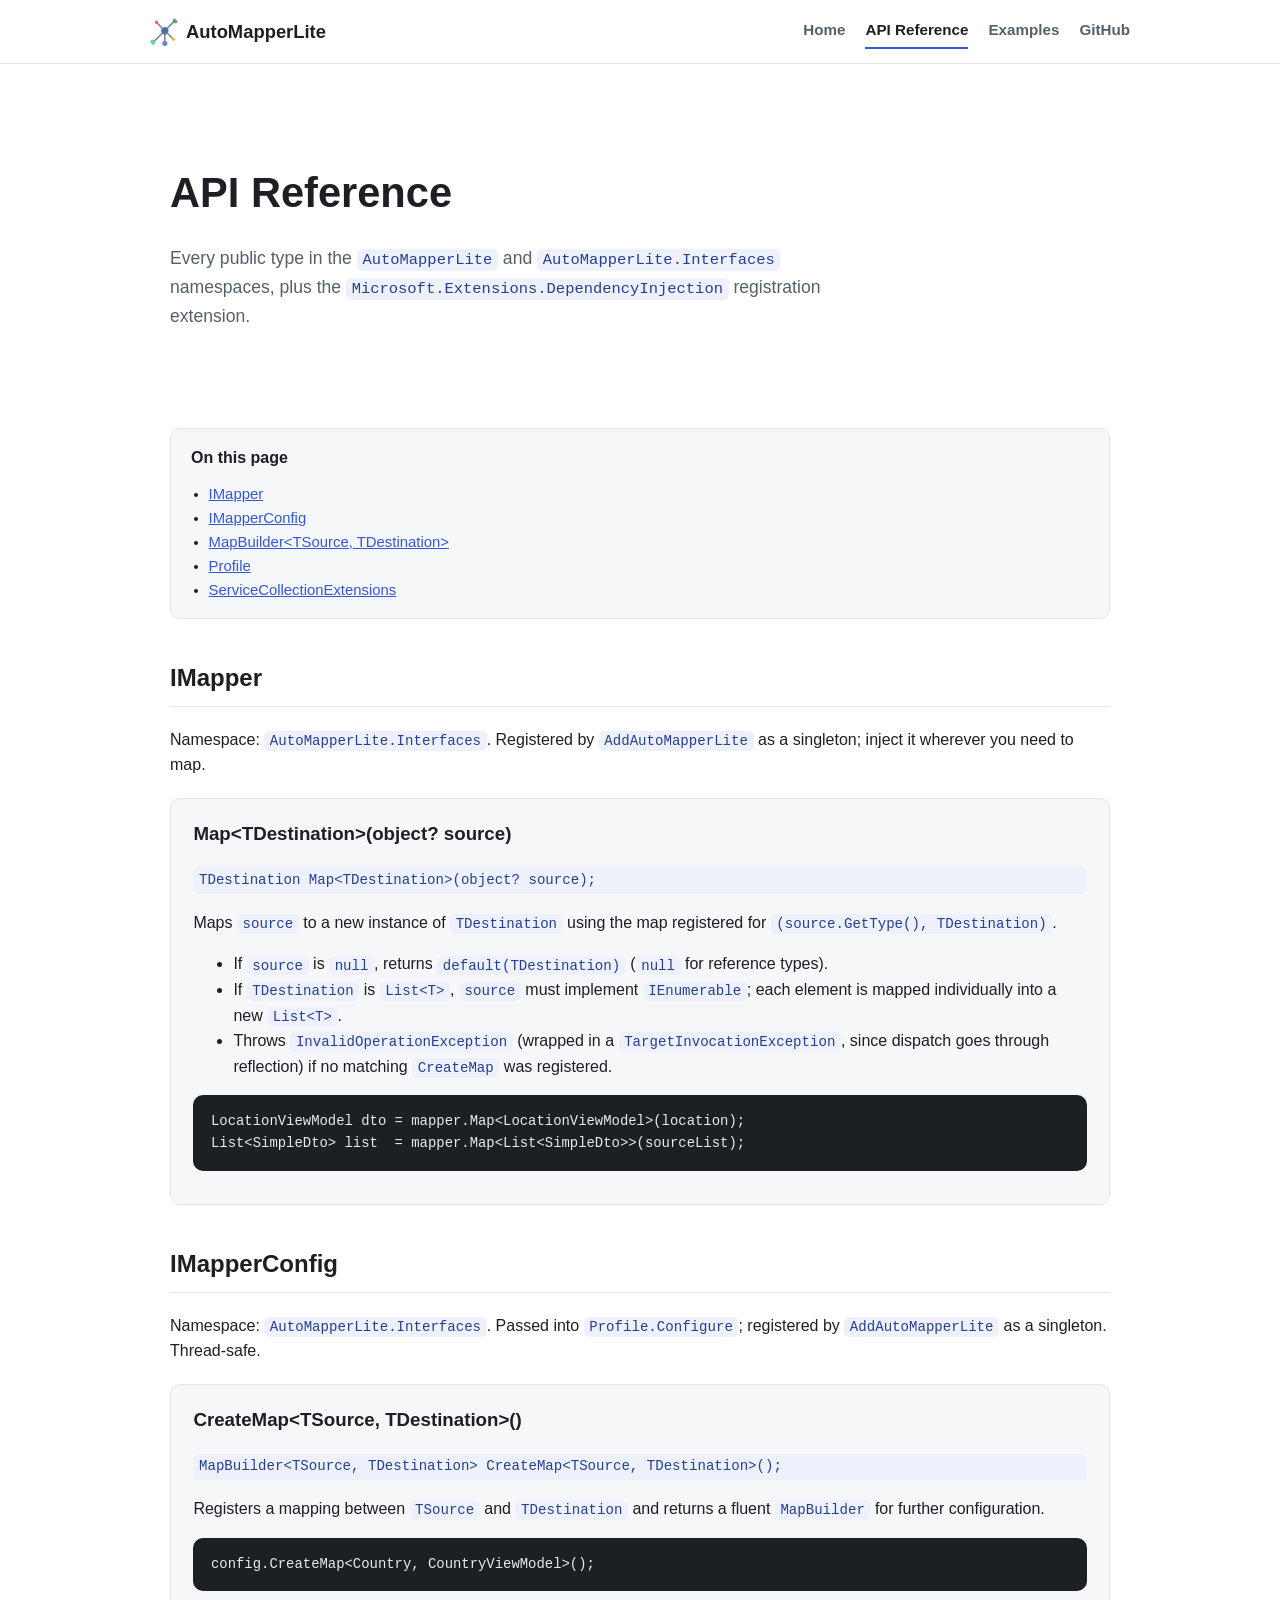
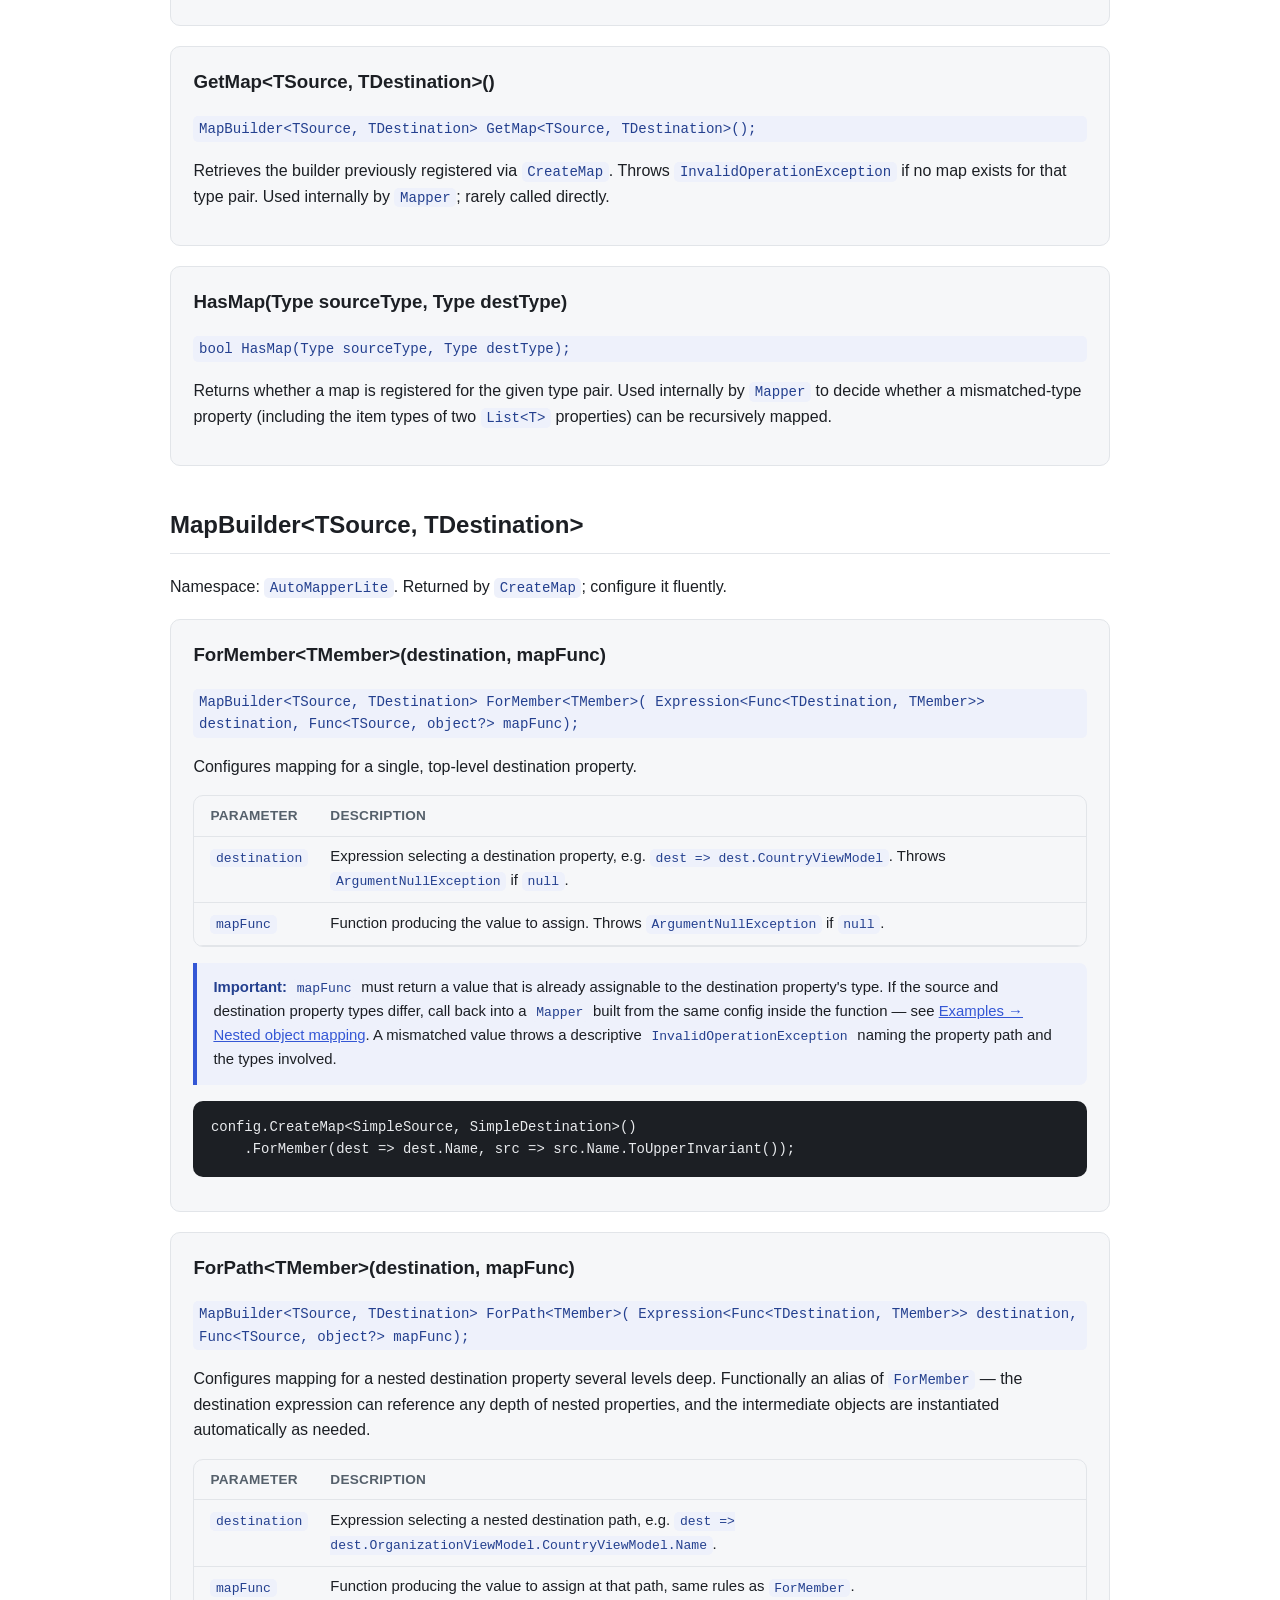
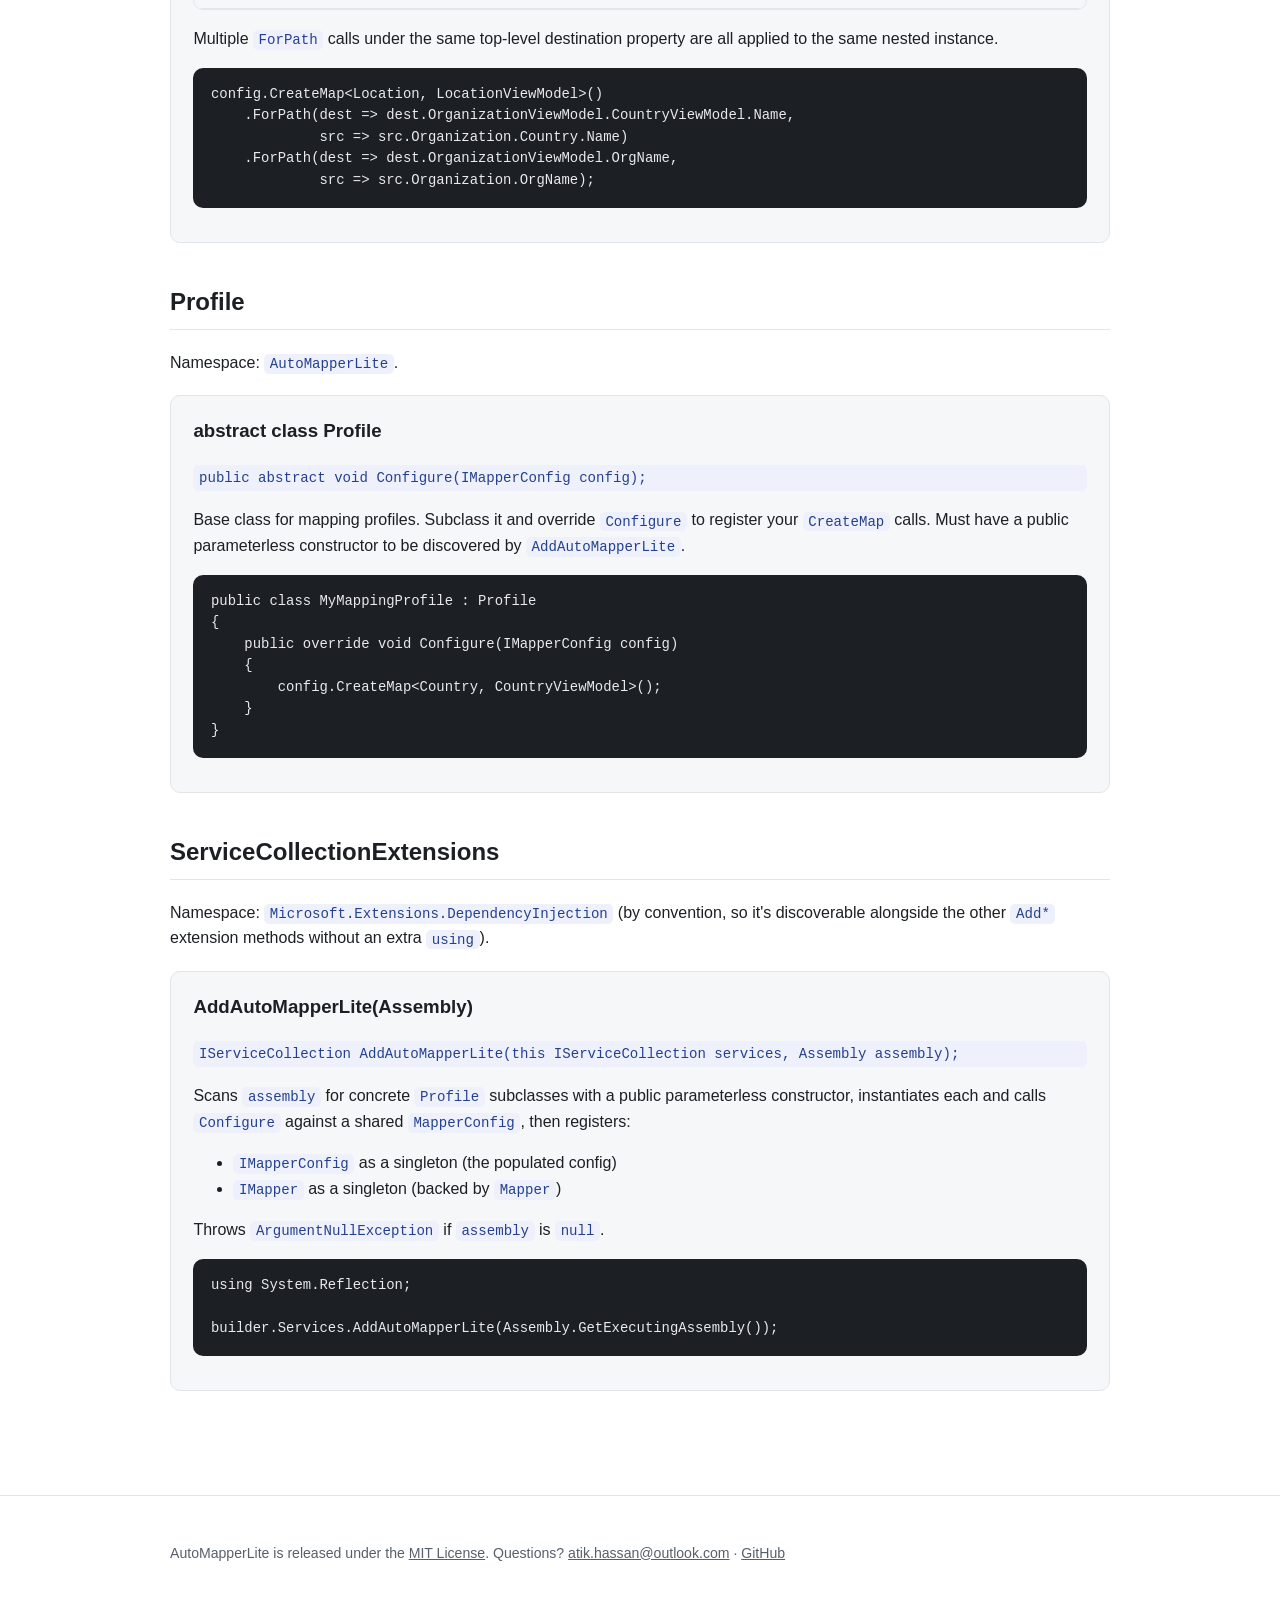
==== docs/api-reference.html @ 6eb7f7d4 "Fix pack/docs bugs from full-system audit; add static HTML docs site Removes GeneratePackageOnBuild," ====
<!doctype html>
<html lang="en">
<head>
<meta charset="utf-8">
<meta name="viewport" content="width=device-width, initial-scale=1">
<title>API Reference — AutoMapperLite</title>
<meta name="description" content="Full API reference for AutoMapperLite: IMapper, IMapperConfig, MapBuilder, Profile, and the DI registration extension.">
<link rel="icon" href="assets/icon.png">
<link rel="stylesheet" href="assets/styles.css">
</head>
<body>
<header class="site-header">
  <div class="container nav-bar">
    <a class="brand" href="index.html">
      <img src="assets/icon.png" alt="">
      AutoMapperLite
    </a>
    <nav class="site-nav">
      <a href="index.html">Home</a>
      <a href="api-reference.html" aria-current="page">API Reference</a>
      <a href="examples.html">Examples</a>
      <a href="https://github.com/atkhssn/AutoMapperLite">GitHub</a>
    </nav>
  </div>
</header>

<main>
  <div class="container">
    <section class="hero">
      <h1>API Reference</h1>
      <p class="lead">
        Every public type in the <code>AutoMapperLite</code> and
        <code>AutoMapperLite.Interfaces</code> namespaces, plus the
        <code>Microsoft.Extensions.DependencyInjection</code> registration
        extension.
      </p>
    </section>

    <nav class="toc" aria-label="On this page">
      <h2>On this page</h2>
      <ul>
        <li><a href="#imapper">IMapper</a></li>
        <li><a href="#imapperconfig">IMapperConfig</a></li>
        <li><a href="#mapbuilder">MapBuilder&lt;TSource, TDestination&gt;</a></li>
        <li><a href="#profile">Profile</a></li>
        <li><a href="#servicecollectionextensions">ServiceCollectionExtensions</a></li>
      </ul>
    </nav>

    <section id="imapper">
      <h2>IMapper</h2>
      <p>Namespace: <code>AutoMapperLite.Interfaces</code>. Registered by <code>AddAutoMapperLite</code> as a singleton; inject it wherever you need to map.</p>

      <div class="api-entry">
        <h3>Map&lt;TDestination&gt;(object? source)</h3>
        <code class="signature">TDestination Map&lt;TDestination&gt;(object? source);</code>
        <p>
          Maps <code>source</code> to a new instance of <code>TDestination</code> using
          the map registered for <code>(source.GetType(), TDestination)</code>.
        </p>
        <ul>
          <li>If <code>source</code> is <code>null</code>, returns <code>default(TDestination)</code> (<code>null</code> for reference types).</li>
          <li>If <code>TDestination</code> is <code>List&lt;T&gt;</code>, <code>source</code> must implement <code>IEnumerable</code>; each element is mapped individually into a new <code>List&lt;T&gt;</code>.</li>
          <li>Throws <code>InvalidOperationException</code> (wrapped in a <code>TargetInvocationException</code>, since dispatch goes through reflection) if no matching <code>CreateMap</code> was registered.</li>
        </ul>
        <pre><code>LocationViewModel dto = mapper.Map&lt;LocationViewModel&gt;(location);
List&lt;SimpleDto&gt; list  = mapper.Map&lt;List&lt;SimpleDto&gt;&gt;(sourceList);</code></pre>
      </div>
    </section>

    <section id="imapperconfig">
      <h2>IMapperConfig</h2>
      <p>Namespace: <code>AutoMapperLite.Interfaces</code>. Passed into <code>Profile.Configure</code>; registered by <code>AddAutoMapperLite</code> as a singleton. Thread-safe.</p>

      <div class="api-entry">
        <h3>CreateMap&lt;TSource, TDestination&gt;()</h3>
        <code class="signature">MapBuilder&lt;TSource, TDestination&gt; CreateMap&lt;TSource, TDestination&gt;();</code>
        <p>Registers a mapping between <code>TSource</code> and <code>TDestination</code> and returns a fluent <code>MapBuilder</code> for further configuration.</p>
        <pre><code>config.CreateMap&lt;Country, CountryViewModel&gt;();</code></pre>
      </div>

      <div class="api-entry">
        <h3>GetMap&lt;TSource, TDestination&gt;()</h3>
        <code class="signature">MapBuilder&lt;TSource, TDestination&gt; GetMap&lt;TSource, TDestination&gt;();</code>
        <p>
          Retrieves the builder previously registered via <code>CreateMap</code>.
          Throws <code>InvalidOperationException</code> if no map exists for that type pair.
          Used internally by <code>Mapper</code>; rarely called directly.
        </p>
      </div>

      <div class="api-entry">
        <h3>HasMap(Type sourceType, Type destType)</h3>
        <code class="signature">bool HasMap(Type sourceType, Type destType);</code>
        <p>
          Returns whether a map is registered for the given type pair. Used internally
          by <code>Mapper</code> to decide whether a mismatched-type property (including
          the item types of two <code>List&lt;T&gt;</code> properties) can be recursively mapped.
        </p>
      </div>
    </section>

    <section id="mapbuilder">
      <h2>MapBuilder&lt;TSource, TDestination&gt;</h2>
      <p>Namespace: <code>AutoMapperLite</code>. Returned by <code>CreateMap</code>; configure it fluently.</p>

      <div class="api-entry">
        <h3>ForMember&lt;TMember&gt;(destination, mapFunc)</h3>
        <code class="signature">MapBuilder&lt;TSource, TDestination&gt; ForMember&lt;TMember&gt;(
    Expression&lt;Func&lt;TDestination, TMember&gt;&gt; destination,
    Func&lt;TSource, object?&gt; mapFunc);</code>
        <p>Configures mapping for a single, top-level destination property.</p>
        <div class="table-scroll">
        <table>
          <thead><tr><th>Parameter</th><th>Description</th></tr></thead>
          <tbody>
            <tr><td><code>destination</code></td><td>Expression selecting a destination property, e.g. <code>dest =&gt; dest.CountryViewModel</code>. Throws <code>ArgumentNullException</code> if <code>null</code>.</td></tr>
            <tr><td><code>mapFunc</code></td><td>Function producing the value to assign. Throws <code>ArgumentNullException</code> if <code>null</code>.</td></tr>
          </tbody>
        </table>
        </div>
        <div class="note">
          <strong>Important:</strong> <code>mapFunc</code> must return a value that is
          already assignable to the destination property's type. If the source and
          destination property types differ, call back into a <code>Mapper</code> built
          from the same config inside the function — see
          <a href="examples.html#nested-object">Examples → Nested object mapping</a>.
          A mismatched value throws a descriptive <code>InvalidOperationException</code>
          naming the property path and the types involved.
        </div>
        <pre><code>config.CreateMap&lt;SimpleSource, SimpleDestination&gt;()
    .ForMember(dest =&gt; dest.Name, src =&gt; src.Name.ToUpperInvariant());</code></pre>
      </div>

      <div class="api-entry">
        <h3>ForPath&lt;TMember&gt;(destination, mapFunc)</h3>
        <code class="signature">MapBuilder&lt;TSource, TDestination&gt; ForPath&lt;TMember&gt;(
    Expression&lt;Func&lt;TDestination, TMember&gt;&gt; destination,
    Func&lt;TSource, object?&gt; mapFunc);</code>
        <p>
          Configures mapping for a nested destination property several levels deep.
          Functionally an alias of <code>ForMember</code> — the destination expression
          can reference any depth of nested properties, and the intermediate objects
          are instantiated automatically as needed.
        </p>
        <div class="table-scroll">
        <table>
          <thead><tr><th>Parameter</th><th>Description</th></tr></thead>
          <tbody>
            <tr><td><code>destination</code></td><td>Expression selecting a nested destination path, e.g. <code>dest =&gt; dest.OrganizationViewModel.CountryViewModel.Name</code>.</td></tr>
            <tr><td><code>mapFunc</code></td><td>Function producing the value to assign at that path, same rules as <code>ForMember</code>.</td></tr>
          </tbody>
        </table>
        </div>
        <p>Multiple <code>ForPath</code> calls under the same top-level destination property are all applied to the same nested instance.</p>
        <pre><code>config.CreateMap&lt;Location, LocationViewModel&gt;()
    .ForPath(dest =&gt; dest.OrganizationViewModel.CountryViewModel.Name,
             src =&gt; src.Organization.Country.Name)
    .ForPath(dest =&gt; dest.OrganizationViewModel.OrgName,
             src =&gt; src.Organization.OrgName);</code></pre>
      </div>
    </section>

    <section id="profile">
      <h2>Profile</h2>
      <p>Namespace: <code>AutoMapperLite</code>.</p>
      <div class="api-entry">
        <h3>abstract class Profile</h3>
        <code class="signature">public abstract void Configure(IMapperConfig config);</code>
        <p>
          Base class for mapping profiles. Subclass it and override <code>Configure</code>
          to register your <code>CreateMap</code> calls. Must have a public parameterless
          constructor to be discovered by <code>AddAutoMapperLite</code>.
        </p>
        <pre><code>public class MyMappingProfile : Profile
{
    public override void Configure(IMapperConfig config)
    {
        config.CreateMap&lt;Country, CountryViewModel&gt;();
    }
}</code></pre>
      </div>
    </section>

    <section id="servicecollectionextensions">
      <h2>ServiceCollectionExtensions</h2>
      <p>Namespace: <code>Microsoft.Extensions.DependencyInjection</code> (by convention, so it's discoverable alongside the other <code>Add*</code> extension methods without an extra <code>using</code>).</p>
      <div class="api-entry">
        <h3>AddAutoMapperLite(Assembly)</h3>
        <code class="signature">IServiceCollection AddAutoMapperLite(this IServiceCollection services, Assembly assembly);</code>
        <p>
          Scans <code>assembly</code> for concrete <code>Profile</code> subclasses with a
          public parameterless constructor, instantiates each and calls
          <code>Configure</code> against a shared <code>MapperConfig</code>, then
          registers:
        </p>
        <ul>
          <li><code>IMapperConfig</code> as a singleton (the populated config)</li>
          <li><code>IMapper</code> as a singleton (backed by <code>Mapper</code>)</li>
        </ul>
        <p>Throws <code>ArgumentNullException</code> if <code>assembly</code> is <code>null</code>.</p>
        <pre><code>using System.Reflection;

builder.Services.AddAutoMapperLite(Assembly.GetExecutingAssembly());</code></pre>
      </div>
    </section>
  </div>
</main>

<footer class="site-footer">
  <div class="container">
    <p>
      AutoMapperLite is released under the <a href="https://github.com/atkhssn/AutoMapperLite/blob/main/LICENSE">MIT License</a>.
      Questions? <a href="mailto:atik.hassan@outlook.com">atik.hassan@outlook.com</a> ·
      <a href="https://github.com/atkhssn/AutoMapperLite">GitHub</a>
    </p>
  </div>
</footer>
</body>
</html>
---- docs/assets/styles.css ----
:root {
  --bg: #ffffff;
  --bg-alt: #f6f7f9;
  --fg: #1c1f24;
  --fg-muted: #55606b;
  --border: #e2e5e9;
  --brand: #3457d5;
  --brand-dark: #24408f;
  --code-bg: #1c1f24;
  --code-fg: #e8eaed;
  --accent-bg: #eef1fb;
  --max-width: 980px;
}

@media (prefers-color-scheme: dark) {
  :root {
    --bg: #14161a;
    --bg-alt: #1b1e24;
    --fg: #e8eaed;
    --fg-muted: #a7b0ba;
    --border: #2c3038;
    --brand: #7f9bff;
    --brand-dark: #a9bcff;
    --code-bg: #0d0f12;
    --code-fg: #e8eaed;
    --accent-bg: #1e2333;
  }
}

* {
  box-sizing: border-box;
}

html {
  scroll-behavior: smooth;
}

body {
  margin: 0;
  background: var(--bg);
  color: var(--fg);
  font-family: -apple-system, BlinkMacSystemFont, "Segoe UI", Roboto, Helvetica, Arial, sans-serif;
  line-height: 1.6;
}

a {
  color: var(--brand);
}

a:hover {
  color: var(--brand-dark);
}

.container {
  max-width: var(--max-width);
  margin: 0 auto;
  padding: 0 1.25rem;
}

header.site-header {
  border-bottom: 1px solid var(--border);
  background: var(--bg);
  position: sticky;
  top: 0;
  z-index: 10;
}

.nav-bar {
  display: flex;
  flex-wrap: wrap;
  align-items: center;
  justify-content: space-between;
  gap: 0.75rem;
  padding: 0.9rem 0;
}

.brand {
  display: flex;
  align-items: center;
  gap: 0.5rem;
  font-weight: 700;
  font-size: 1.15rem;
  text-decoration: none;
  color: var(--fg);
}

.brand img {
  width: 28px;
  height: 28px;
  border-radius: 6px;
}

nav.site-nav {
  display: flex;
  flex-wrap: wrap;
  gap: 1.25rem;
}

nav.site-nav a {
  text-decoration: none;
  color: var(--fg-muted);
  font-weight: 600;
  font-size: 0.95rem;
  padding: 0.25rem 0;
  border-bottom: 2px solid transparent;
}

nav.site-nav a:hover,
nav.site-nav a[aria-current="page"] {
  color: var(--fg);
  border-bottom-color: var(--brand);
}

main {
  padding: 2.5rem 0 4rem;
}

.hero {
  padding: 1rem 0 2.5rem;
}

.hero h1 {
  font-size: clamp(1.9rem, 4vw, 2.6rem);
  margin: 0 0 0.5rem;
}

.hero p.lead {
  color: var(--fg-muted);
  font-size: 1.1rem;
  max-width: 42rem;
}

.badges {
  display: flex;
  flex-wrap: wrap;
  gap: 0.5rem;
  margin: 1rem 0;
}

.badge {
  display: inline-block;
  background: var(--accent-bg);
  color: var(--brand-dark);
  border: 1px solid var(--border);
  border-radius: 999px;
  padding: 0.25rem 0.75rem;
  font-size: 0.8rem;
  font-weight: 600;
}

.cta-row {
  display: flex;
  flex-wrap: wrap;
  gap: 0.75rem;
  margin-top: 1.25rem;
}

.btn {
  display: inline-block;
  padding: 0.6rem 1.1rem;
  border-radius: 8px;
  text-decoration: none;
  font-weight: 600;
  font-size: 0.95rem;
  border: 1px solid transparent;
}

.btn-primary {
  background: var(--brand);
  color: #fff;
}

.btn-primary:hover {
  background: var(--brand-dark);
  color: #fff;
}

.btn-secondary {
  background: transparent;
  color: var(--fg);
  border-color: var(--border);
}

.btn-secondary:hover {
  border-color: var(--brand);
  color: var(--brand);
}

section {
  margin: 2.5rem 0;
}

section > h2 {
  font-size: 1.5rem;
  border-bottom: 1px solid var(--border);
  padding-bottom: 0.5rem;
}

section > h3 {
  font-size: 1.15rem;
  margin-top: 2rem;
}

.card-grid {
  display: grid;
  grid-template-columns: repeat(auto-fit, minmax(240px, 1fr));
  gap: 1rem;
  margin-top: 1.25rem;
}

.card {
  border: 1px solid var(--border);
  background: var(--bg-alt);
  border-radius: 10px;
  padding: 1.1rem 1.25rem;
}

.card h3 {
  margin-top: 0;
  font-size: 1.05rem;
}

.card p {
  color: var(--fg-muted);
  font-size: 0.93rem;
  margin-bottom: 0;
}

table {
  width: 100%;
  border-collapse: collapse;
  margin: 1rem 0;
  font-size: 0.93rem;
}

caption {
  caption-side: bottom;
  color: var(--fg-muted);
  font-size: 0.8rem;
  padding-top: 0.4rem;
  text-align: left;
}

th, td {
  text-align: left;
  padding: 0.55rem 0.7rem;
  border-bottom: 1px solid var(--border);
  vertical-align: top;
}

th {
  color: var(--fg-muted);
  font-weight: 600;
  font-size: 0.85rem;
  text-transform: uppercase;
  letter-spacing: 0.02em;
}

.table-scroll {
  overflow-x: auto;
  border: 1px solid var(--border);
  border-radius: 10px;
}

.table-scroll table {
  margin: 0;
}

.table-scroll th:first-child,
.table-scroll td:first-child {
  padding-left: 1rem;
}

code {
  font-family: ui-monospace, SFMono-Regular, Menlo, Consolas, "Liberation Mono", monospace;
  background: var(--accent-bg);
  color: var(--brand-dark);
  padding: 0.12rem 0.35rem;
  border-radius: 5px;
  font-size: 0.88em;
}

pre {
  background: var(--code-bg);
  color: var(--code-fg);
  padding: 1rem 1.1rem;
  border-radius: 10px;
  overflow-x: auto;
  font-size: 0.87rem;
  line-height: 1.55;
}

pre code {
  background: none;
  color: inherit;
  padding: 0;
  border-radius: 0;
  font-size: inherit;
}

.note {
  border-left: 4px solid var(--brand);
  background: var(--accent-bg);
  padding: 0.85rem 1rem;
  border-radius: 0 8px 8px 0;
  font-size: 0.93rem;
  margin: 1rem 0;
}

.note strong {
  color: var(--brand-dark);
}

.api-entry {
  border: 1px solid var(--border);
  border-radius: 10px;
  padding: 1.25rem 1.4rem;
  margin: 1.25rem 0;
  background: var(--bg-alt);
}

.api-entry h3 {
  margin-top: 0;
}

.api-entry .signature {
  display: block;
  margin: 0.5rem 0 1rem;
}

.toc {
  border: 1px solid var(--border);
  border-radius: 10px;
  padding: 1rem 1.25rem;
  background: var(--bg-alt);
  font-size: 0.93rem;
}

.toc h2 {
  margin-top: 0;
  font-size: 1rem;
  border: none;
  padding: 0;
}

.toc ul {
  margin: 0;
  padding-left: 1.1rem;
}

footer.site-footer {
  border-top: 1px solid var(--border);
  padding: 2rem 0;
  color: var(--fg-muted);
  font-size: 0.88rem;
}

footer.site-footer a {
  color: var(--fg-muted);
  text-decoration: underline;
}

@media (max-width: 640px) {
  .nav-bar {
    flex-direction: column;
    align-items: flex-start;
  }

  nav.site-nav {
    gap: 0.9rem;
  }

  .api-entry {
    padding: 1rem;
  }
}
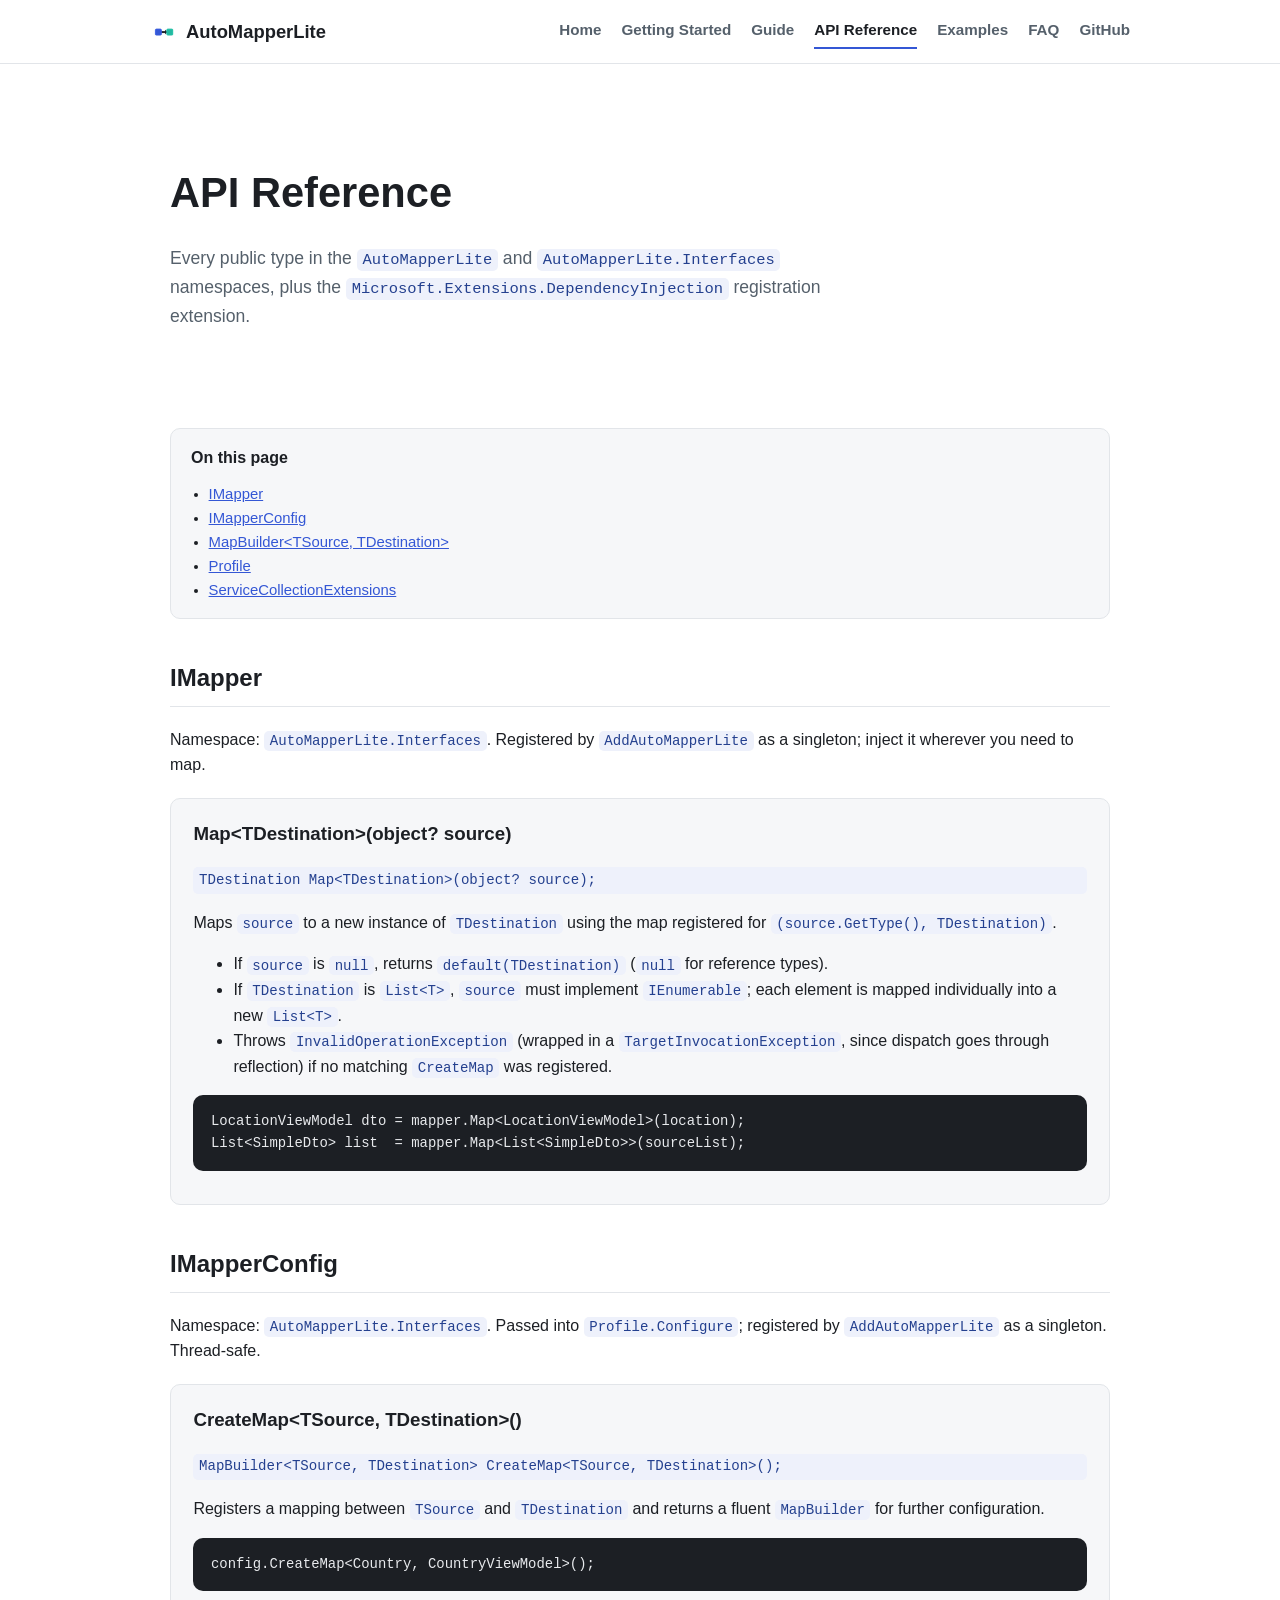
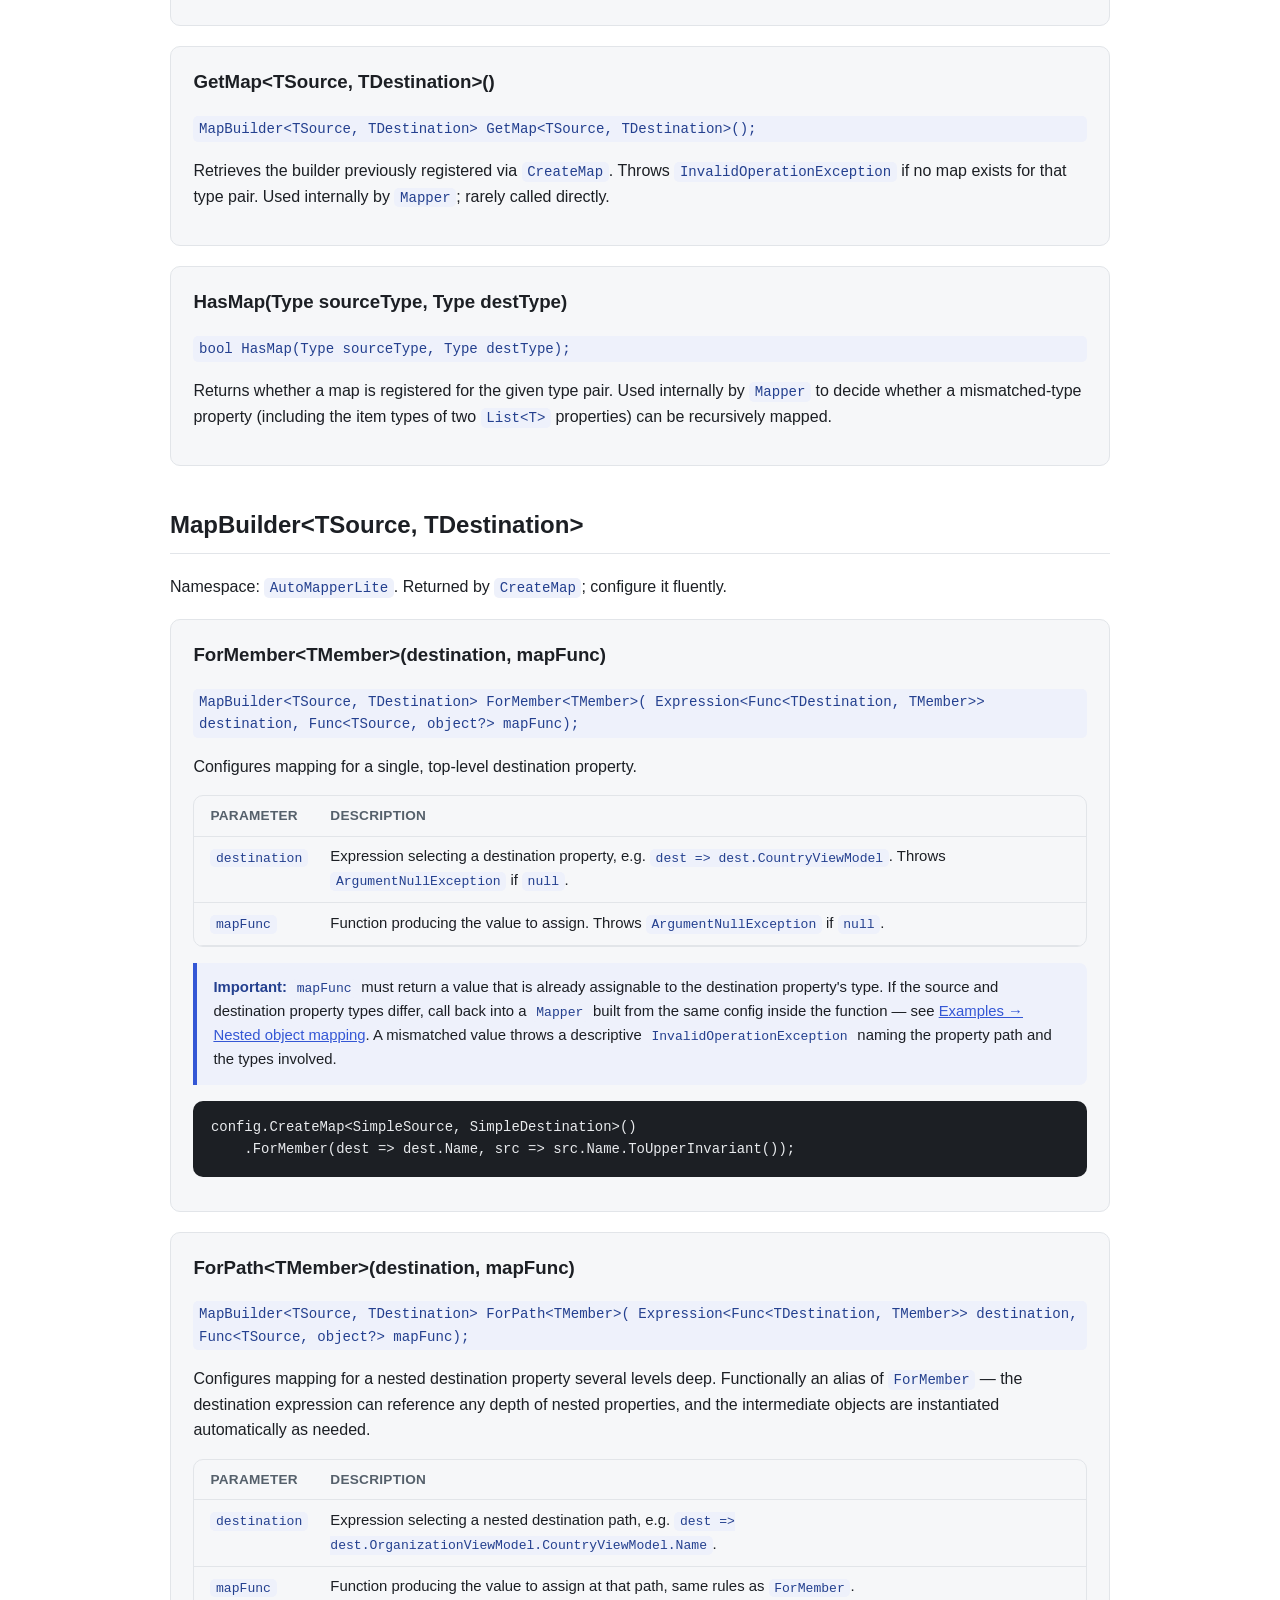
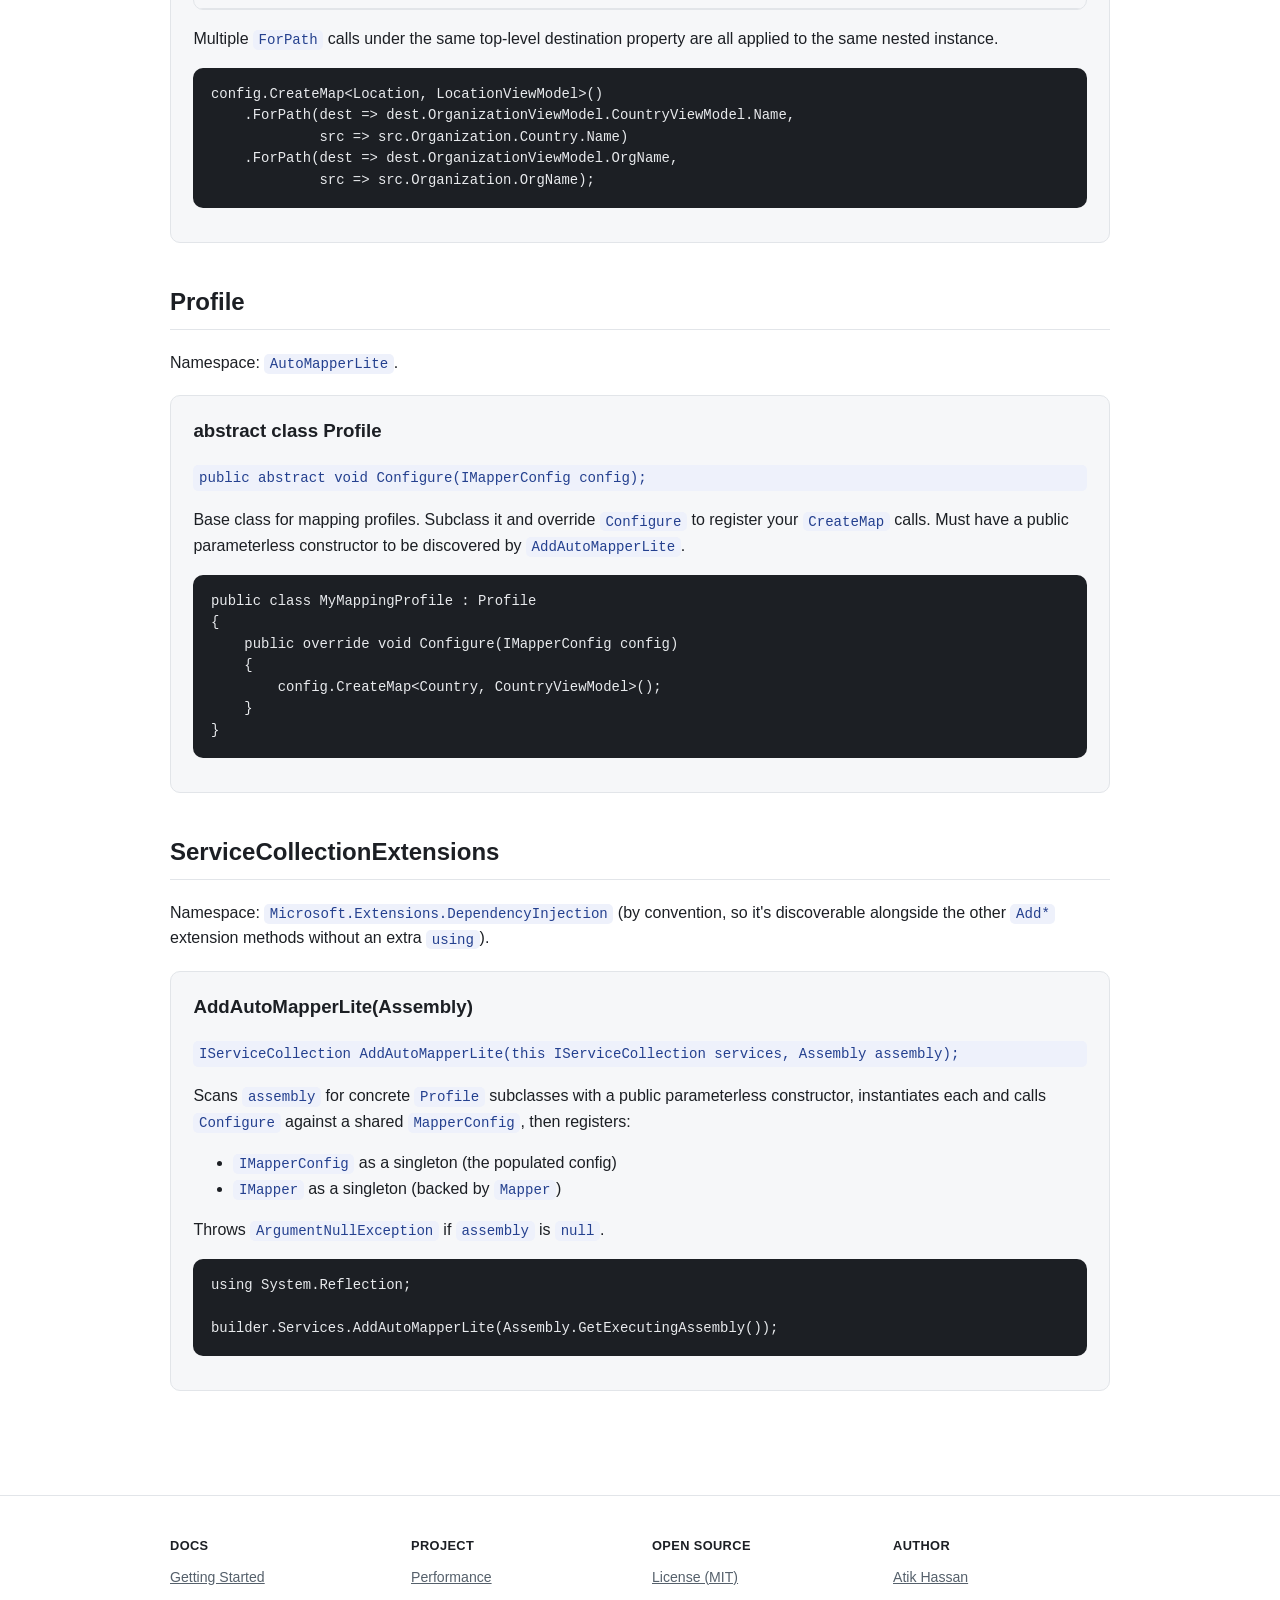
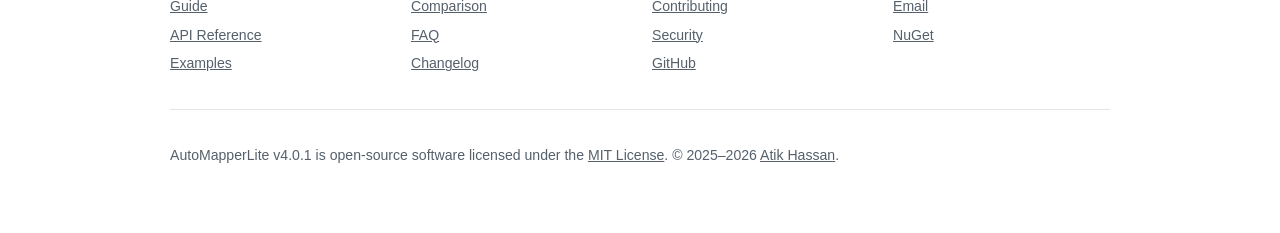
==== commit 01f4e544: "Release AutoMapperLite 4.0.1: rebrand, NuGet metadata, docs site, SEO/AEO Bumps to 4.0.1 as the curr" ====
--- a/docs/api-reference.html
+++ b/docs/api-reference.html
@@ -4,21 +4,58 @@
 <meta charset="utf-8">
 <meta name="viewport" content="width=device-width, initial-scale=1">
 <title>API Reference — AutoMapperLite</title>
-<meta name="description" content="Full API reference for AutoMapperLite: IMapper, IMapperConfig, MapBuilder, Profile, and the DI registration extension.">
-<link rel="icon" href="assets/icon.png">
+<meta name="description" content="Full API reference for AutoMapperLite 4.0.1: IMapper, IMapperConfig, MapBuilder, Profile, and the AddAutoMapperLite DI registration extension.">
+<link rel="canonical" href="https://automapperlite.atkhssn.info/api-reference.html">
+<meta name="robots" content="index, follow">
+
+<link rel="icon" type="image/png" sizes="32x32" href="assets/favicon-32x32.png">
+<link rel="icon" type="image/png" sizes="16x16" href="assets/favicon-16x16.png">
+<link rel="shortcut icon" href="assets/favicon.ico">
+<link rel="apple-touch-icon" sizes="180x180" href="assets/apple-touch-icon.png">
+<link rel="manifest" href="site.webmanifest">
+<meta name="theme-color" content="#3457d5">
+
+<meta property="og:type" content="website">
+<meta property="og:site_name" content="AutoMapperLite">
+<meta property="og:title" content="API Reference — AutoMapperLite">
+<meta property="og:description" content="Full API reference for AutoMapperLite 4.0.1: IMapper, IMapperConfig, MapBuilder, Profile, and the AddAutoMapperLite DI registration extension.">
+<meta property="og:url" content="https://automapperlite.atkhssn.info/api-reference.html">
+<meta property="og:image" content="https://automapperlite.atkhssn.info/assets/og-image.png">
+<meta property="og:image:width" content="1200">
+<meta property="og:image:height" content="630">
+
+<meta name="twitter:card" content="summary_large_image">
+<meta name="twitter:title" content="API Reference — AutoMapperLite">
+<meta name="twitter:description" content="Full API reference for AutoMapperLite 4.0.1: IMapper, IMapperConfig, MapBuilder, Profile, and the AddAutoMapperLite DI registration extension.">
+<meta name="twitter:image" content="https://automapperlite.atkhssn.info/assets/twitter-card.png">
+
 <link rel="stylesheet" href="assets/styles.css">
+
+<script type="application/ld+json">
+{
+  "@context": "https://schema.org",
+  "@type": "BreadcrumbList",
+  "itemListElement": [
+    { "@type": "ListItem", "position": 1, "name": "Home", "item": "https://automapperlite.atkhssn.info/" },
+    { "@type": "ListItem", "position": 2, "name": "API Reference", "item": "https://automapperlite.atkhssn.info/api-reference.html" }
+  ]
+}
+</script>
 </head>
 <body>
 <header class="site-header">
   <div class="container nav-bar">
     <a class="brand" href="index.html">
-      <img src="assets/icon.png" alt="">
+      <img src="assets/favicon-48x48.png" alt="">
       AutoMapperLite
     </a>
     <nav class="site-nav">
       <a href="index.html">Home</a>
+      <a href="getting-started.html">Getting Started</a>
+      <a href="guide.html">Guide</a>
       <a href="api-reference.html" aria-current="page">API Reference</a>
       <a href="examples.html">Examples</a>
+      <a href="faq.html">FAQ</a>
       <a href="https://github.com/atkhssn/AutoMapperLite">GitHub</a>
     </nav>
   </div>
@@ -209,11 +246,49 @@
 
 <footer class="site-footer">
   <div class="container">
-    <p>
-      AutoMapperLite is released under the <a href="https://github.com/atkhssn/AutoMapperLite/blob/main/LICENSE">MIT License</a>.
-      Questions? <a href="mailto:atik.hassan@outlook.com">atik.hassan@outlook.com</a> ·
-      <a href="https://github.com/atkhssn/AutoMapperLite">GitHub</a>
-    </p>
+    <div class="footer-cols">
+      <div>
+        <p class="footer-heading">Docs</p>
+        <ul>
+          <li><a href="getting-started.html">Getting Started</a></li>
+          <li><a href="guide.html">Guide</a></li>
+          <li><a href="api-reference.html">API Reference</a></li>
+          <li><a href="examples.html">Examples</a></li>
+        </ul>
+      </div>
+      <div>
+        <p class="footer-heading">Project</p>
+        <ul>
+          <li><a href="performance.html">Performance</a></li>
+          <li><a href="comparison.html">Comparison</a></li>
+          <li><a href="faq.html">FAQ</a></li>
+          <li><a href="changelog.html">Changelog</a></li>
+        </ul>
+      </div>
+      <div>
+        <p class="footer-heading">Open Source</p>
+        <ul>
+          <li><a href="resources.html#license">License (MIT)</a></li>
+          <li><a href="resources.html#contributing">Contributing</a></li>
+          <li><a href="resources.html#security">Security</a></li>
+          <li><a href="https://github.com/atkhssn/AutoMapperLite">GitHub</a></li>
+        </ul>
+      </div>
+      <div>
+        <p class="footer-heading">Author</p>
+        <ul>
+          <li><a href="https://atkhssn.info">Atik Hassan</a></li>
+          <li><a href="mailto:atik.hassan@outlook.com">Email</a></li>
+          <li><a href="https://www.nuget.org/packages/AutoMapperLite">NuGet</a></li>
+        </ul>
+      </div>
+    </div>
+    <div class="footer-bottom">
+      <p>
+        AutoMapperLite v4.0.1 is open-source software licensed under the <a href="https://github.com/atkhssn/AutoMapperLite/blob/main/LICENSE">MIT License</a>.
+        &copy; 2025&ndash;2026 <a href="https://atkhssn.info">Atik Hassan</a>.
+      </p>
+    </div>
   </div>
 </footer>
 </body>
--- a/docs/assets/styles.css
+++ b/docs/assets/styles.css
@@ -350,7 +350,7 @@
 
 footer.site-footer {
   border-top: 1px solid var(--border);
-  padding: 2rem 0;
+  padding: 2.5rem 0 2rem;
   color: var(--fg-muted);
   font-size: 0.88rem;
 }
@@ -358,6 +358,111 @@
 footer.site-footer a {
   color: var(--fg-muted);
   text-decoration: underline;
+}
+
+.footer-cols {
+  display: grid;
+  grid-template-columns: repeat(auto-fit, minmax(160px, 1fr));
+  gap: 1.5rem;
+  margin-bottom: 1.75rem;
+}
+
+.footer-cols .footer-heading {
+  margin: 0 0 0.6rem;
+  font-size: 0.8rem;
+  font-weight: 600;
+  text-transform: uppercase;
+  letter-spacing: 0.03em;
+  color: var(--fg);
+}
+
+.footer-cols ul {
+  list-style: none;
+  margin: 0;
+  padding: 0;
+}
+
+.footer-cols li {
+  margin: 0.4rem 0;
+}
+
+.footer-cols a {
+  text-decoration: none;
+}
+
+.footer-cols a:hover {
+  text-decoration: underline;
+}
+
+.footer-bottom {
+  border-top: 1px solid var(--border);
+  padding-top: 1.25rem;
+}
+
+/* deprecation / status badges */
+.badge-warn {
+  background: #fff2e0;
+  color: #8a4b00;
+  border-color: #f0cf9e;
+}
+
+:root:not([data-theme="light"]) .badge-warn,
+:root[data-theme="dark"] .badge-warn {
+  background: #3a2c14;
+  color: #f0c07a;
+  border-color: #5a4522;
+}
+
+/* FAQ accordion */
+.faq-item {
+  border: 1px solid var(--border);
+  border-radius: 10px;
+  margin: 0.75rem 0;
+  background: var(--bg-alt);
+  overflow: hidden;
+}
+
+.faq-item summary {
+  cursor: pointer;
+  padding: 1rem 1.25rem;
+  font-weight: 600;
+  list-style: none;
+}
+
+.faq-item summary::-webkit-details-marker {
+  display: none;
+}
+
+.faq-item summary::before {
+  content: "+";
+  display: inline-block;
+  width: 1.2em;
+  color: var(--brand);
+  font-weight: 700;
+}
+
+.faq-item[open] summary::before {
+  content: "\2212";
+}
+
+.faq-item .faq-answer {
+  padding: 0 1.25rem 1.1rem;
+  color: var(--fg-muted);
+}
+
+.deprecated-note {
+  border-left: 4px solid #d98a2b;
+  background: #fff2e0;
+  padding: 0.85rem 1rem;
+  border-radius: 0 8px 8px 0;
+  font-size: 0.93rem;
+  margin: 1rem 0;
+}
+
+:root:not([data-theme="light"]) .deprecated-note,
+:root[data-theme="dark"] .deprecated-note {
+  background: #3a2c14;
+  color: #f0d9b0;
 }
 
 @media (max-width: 640px) {
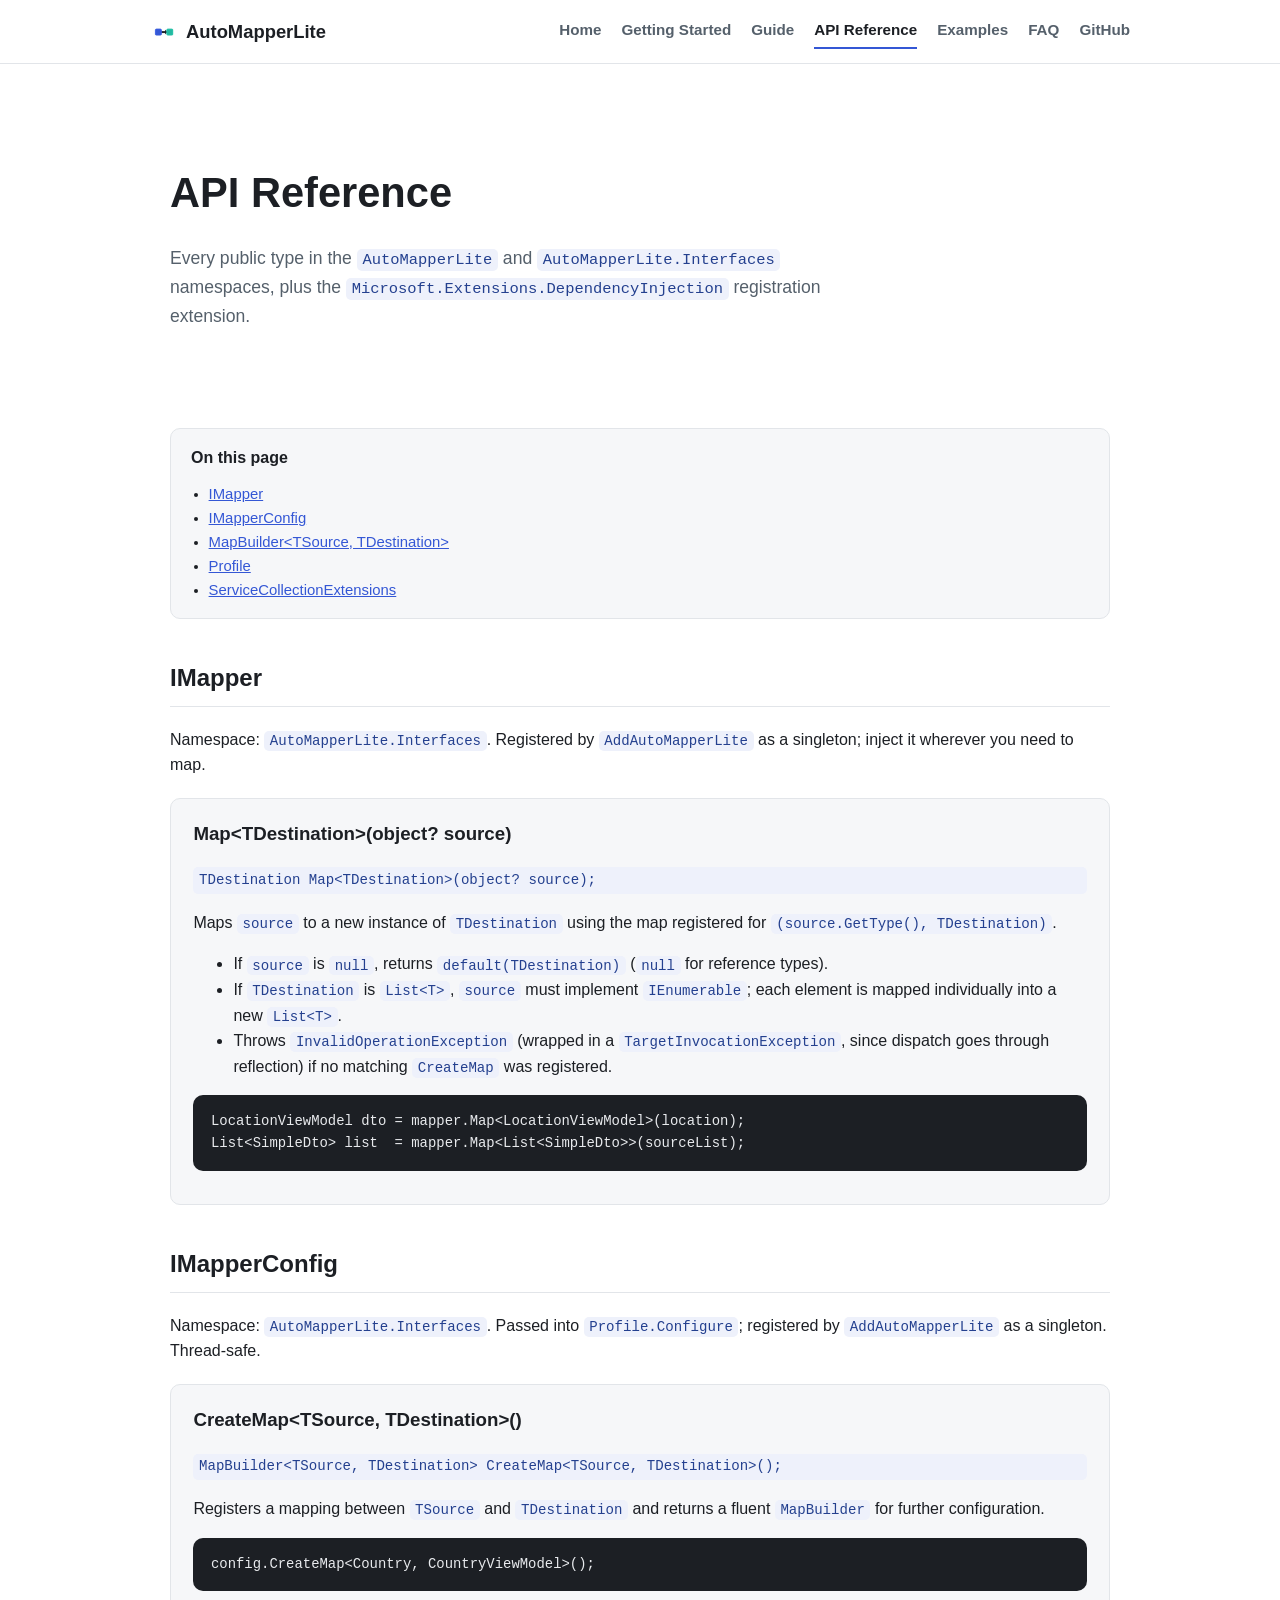
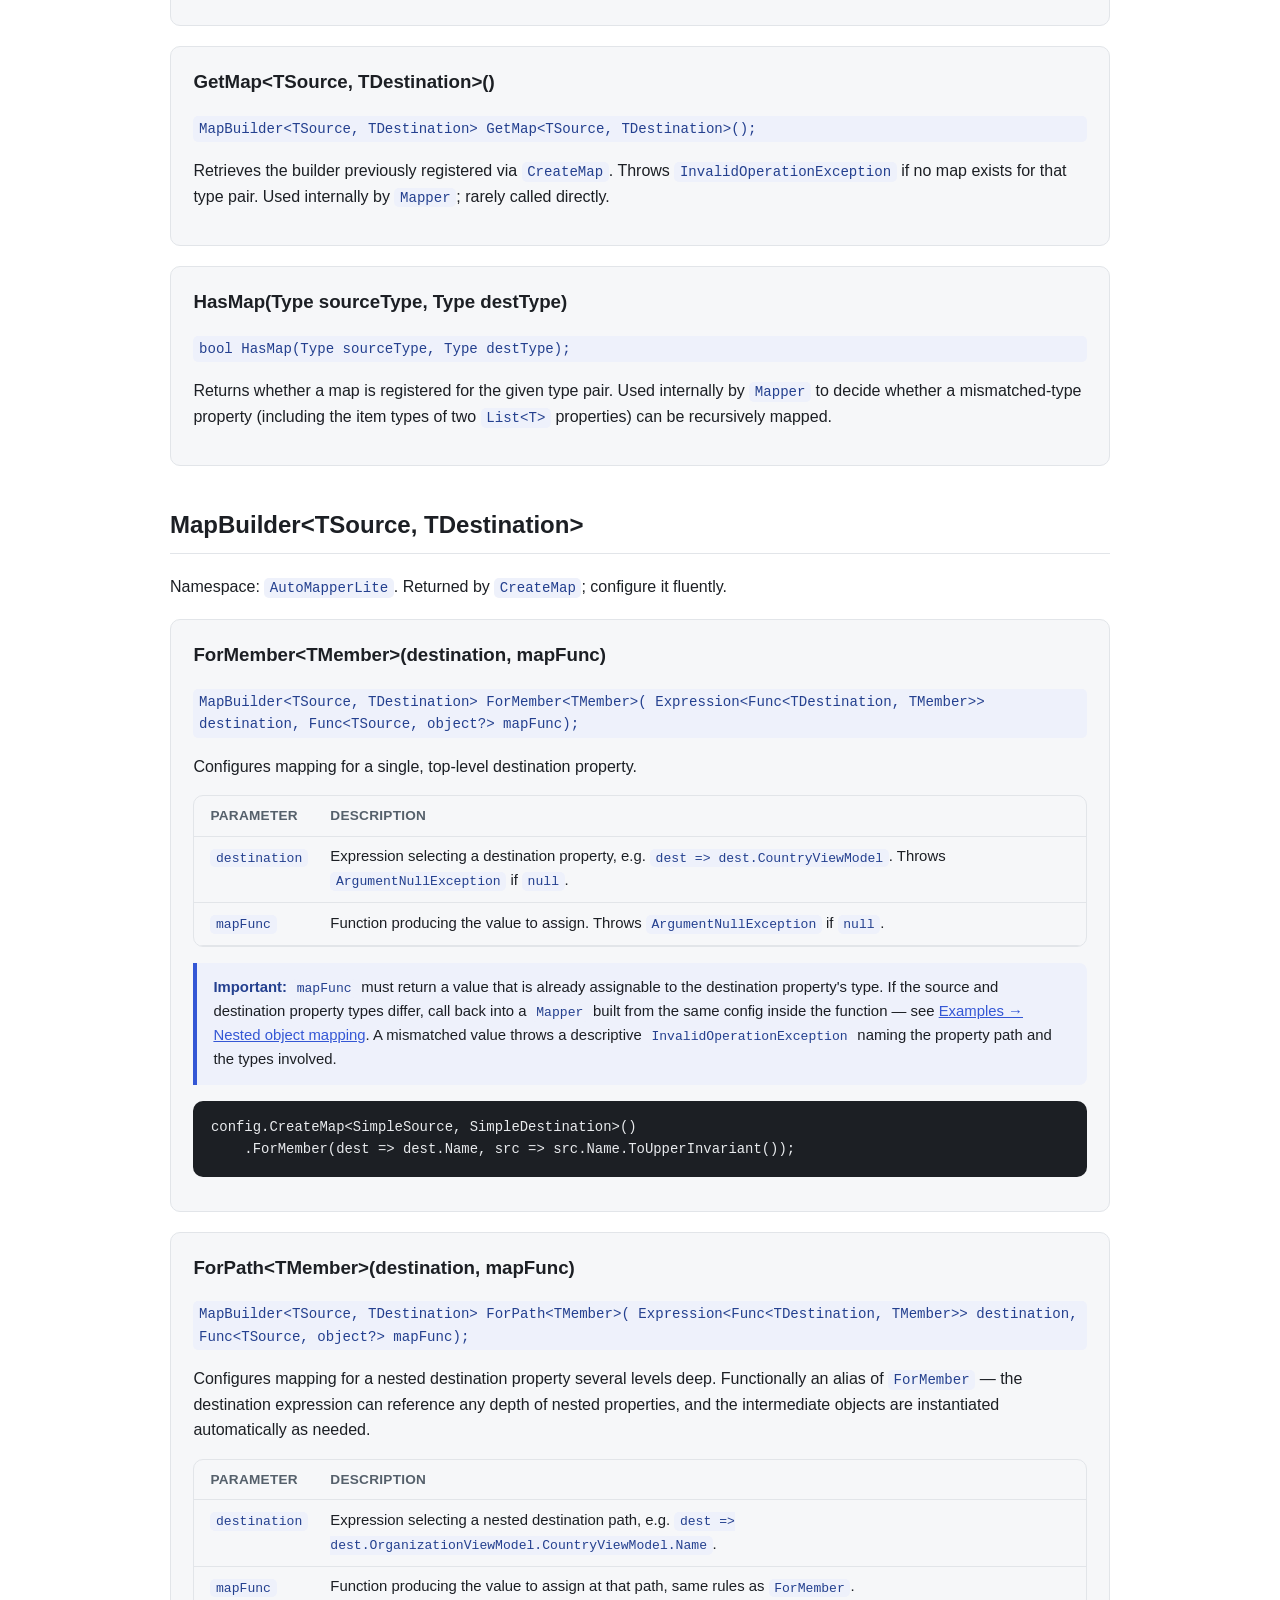
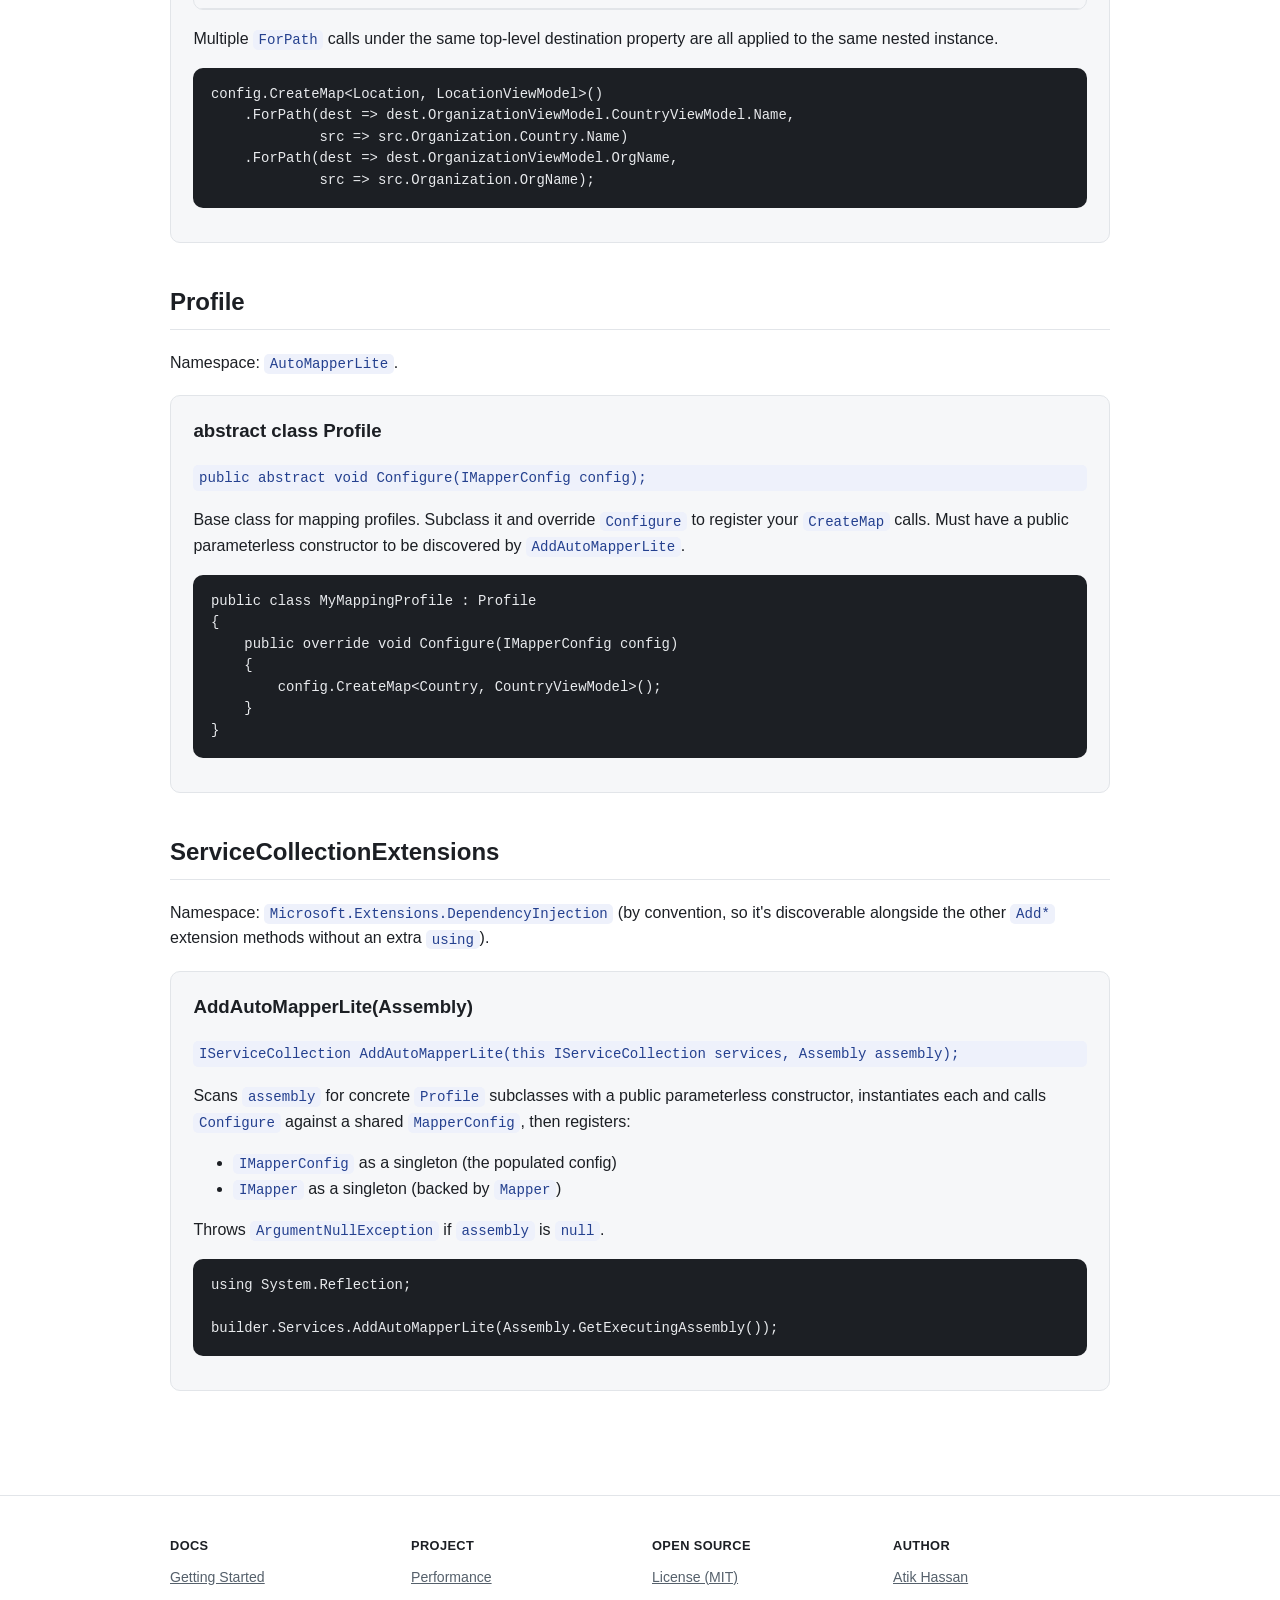
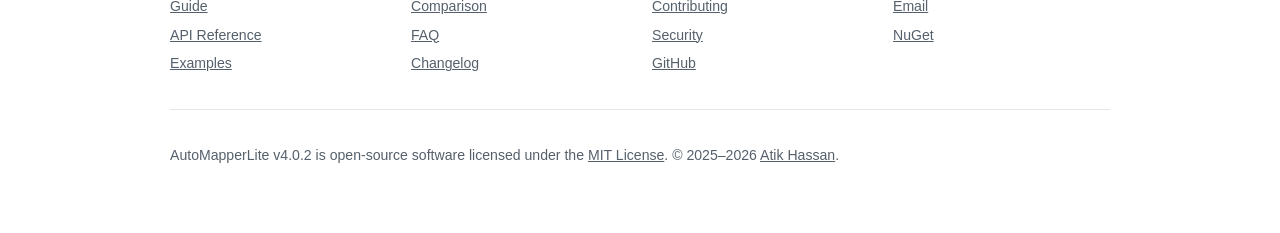
==== commit 014bc21f: "Release 4.0.2: fix test-tooling build breaks, real benchmarks, audit fixes Root-causes and fixes the" ====
--- a/docs/api-reference.html
+++ b/docs/api-reference.html
@@ -4,7 +4,7 @@
 <meta charset="utf-8">
 <meta name="viewport" content="width=device-width, initial-scale=1">
 <title>API Reference — AutoMapperLite</title>
-<meta name="description" content="Full API reference for AutoMapperLite 4.0.1: IMapper, IMapperConfig, MapBuilder, Profile, and the AddAutoMapperLite DI registration extension.">
+<meta name="description" content="Full API reference for AutoMapperLite 4.0.2: IMapper, IMapperConfig, MapBuilder, Profile, and the AddAutoMapperLite DI registration extension.">
 <link rel="canonical" href="https://automapperlite.atkhssn.info/api-reference.html">
 <meta name="robots" content="index, follow">
 
@@ -18,7 +18,7 @@
 <meta property="og:type" content="website">
 <meta property="og:site_name" content="AutoMapperLite">
 <meta property="og:title" content="API Reference — AutoMapperLite">
-<meta property="og:description" content="Full API reference for AutoMapperLite 4.0.1: IMapper, IMapperConfig, MapBuilder, Profile, and the AddAutoMapperLite DI registration extension.">
+<meta property="og:description" content="Full API reference for AutoMapperLite 4.0.2: IMapper, IMapperConfig, MapBuilder, Profile, and the AddAutoMapperLite DI registration extension.">
 <meta property="og:url" content="https://automapperlite.atkhssn.info/api-reference.html">
 <meta property="og:image" content="https://automapperlite.atkhssn.info/assets/og-image.png">
 <meta property="og:image:width" content="1200">
@@ -26,7 +26,7 @@
 
 <meta name="twitter:card" content="summary_large_image">
 <meta name="twitter:title" content="API Reference — AutoMapperLite">
-<meta name="twitter:description" content="Full API reference for AutoMapperLite 4.0.1: IMapper, IMapperConfig, MapBuilder, Profile, and the AddAutoMapperLite DI registration extension.">
+<meta name="twitter:description" content="Full API reference for AutoMapperLite 4.0.2: IMapper, IMapperConfig, MapBuilder, Profile, and the AddAutoMapperLite DI registration extension.">
 <meta name="twitter:image" content="https://automapperlite.atkhssn.info/assets/twitter-card.png">
 
 <link rel="stylesheet" href="assets/styles.css">
@@ -285,7 +285,7 @@
     </div>
     <div class="footer-bottom">
       <p>
-        AutoMapperLite v4.0.1 is open-source software licensed under the <a href="https://github.com/atkhssn/AutoMapperLite/blob/main/LICENSE">MIT License</a>.
+        AutoMapperLite v4.0.2 is open-source software licensed under the <a href="https://github.com/atkhssn/AutoMapperLite/blob/main/LICENSE">MIT License</a>.
         &copy; 2025&ndash;2026 <a href="https://atkhssn.info">Atik Hassan</a>.
       </p>
     </div>
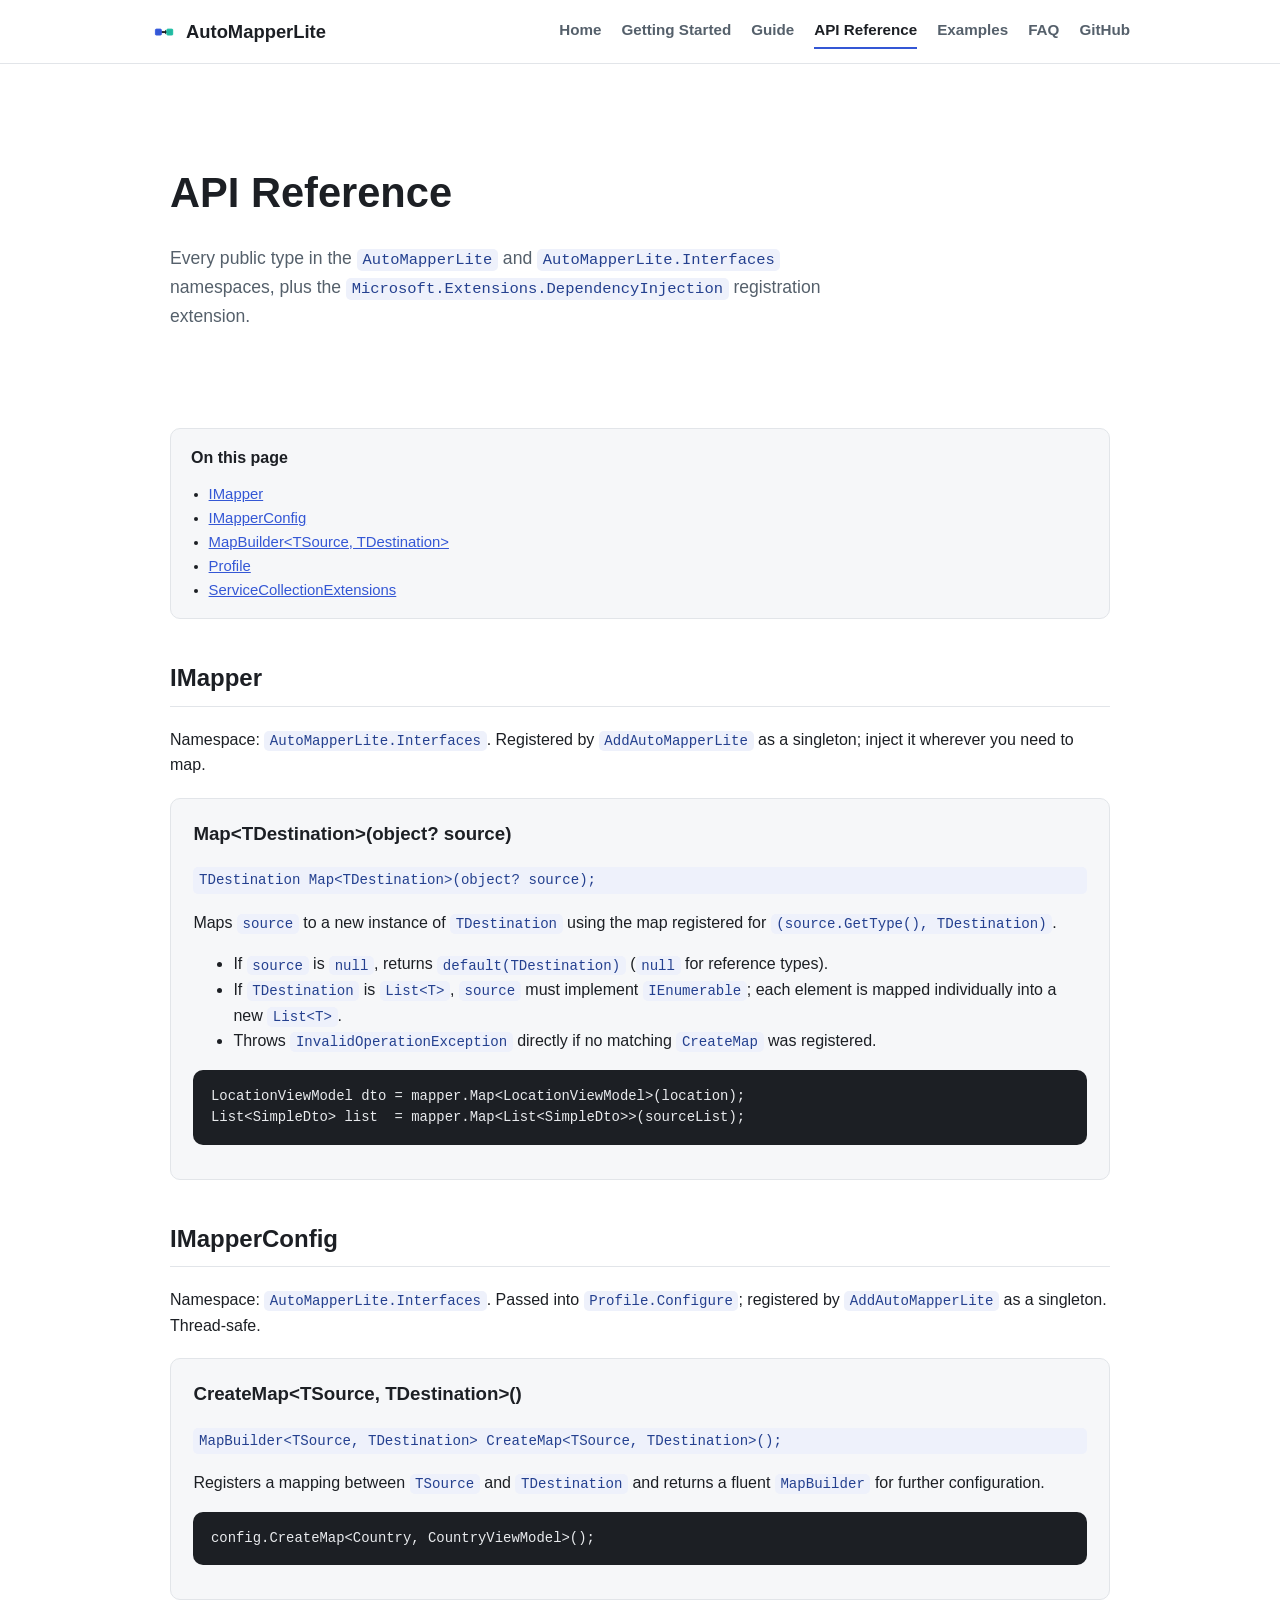
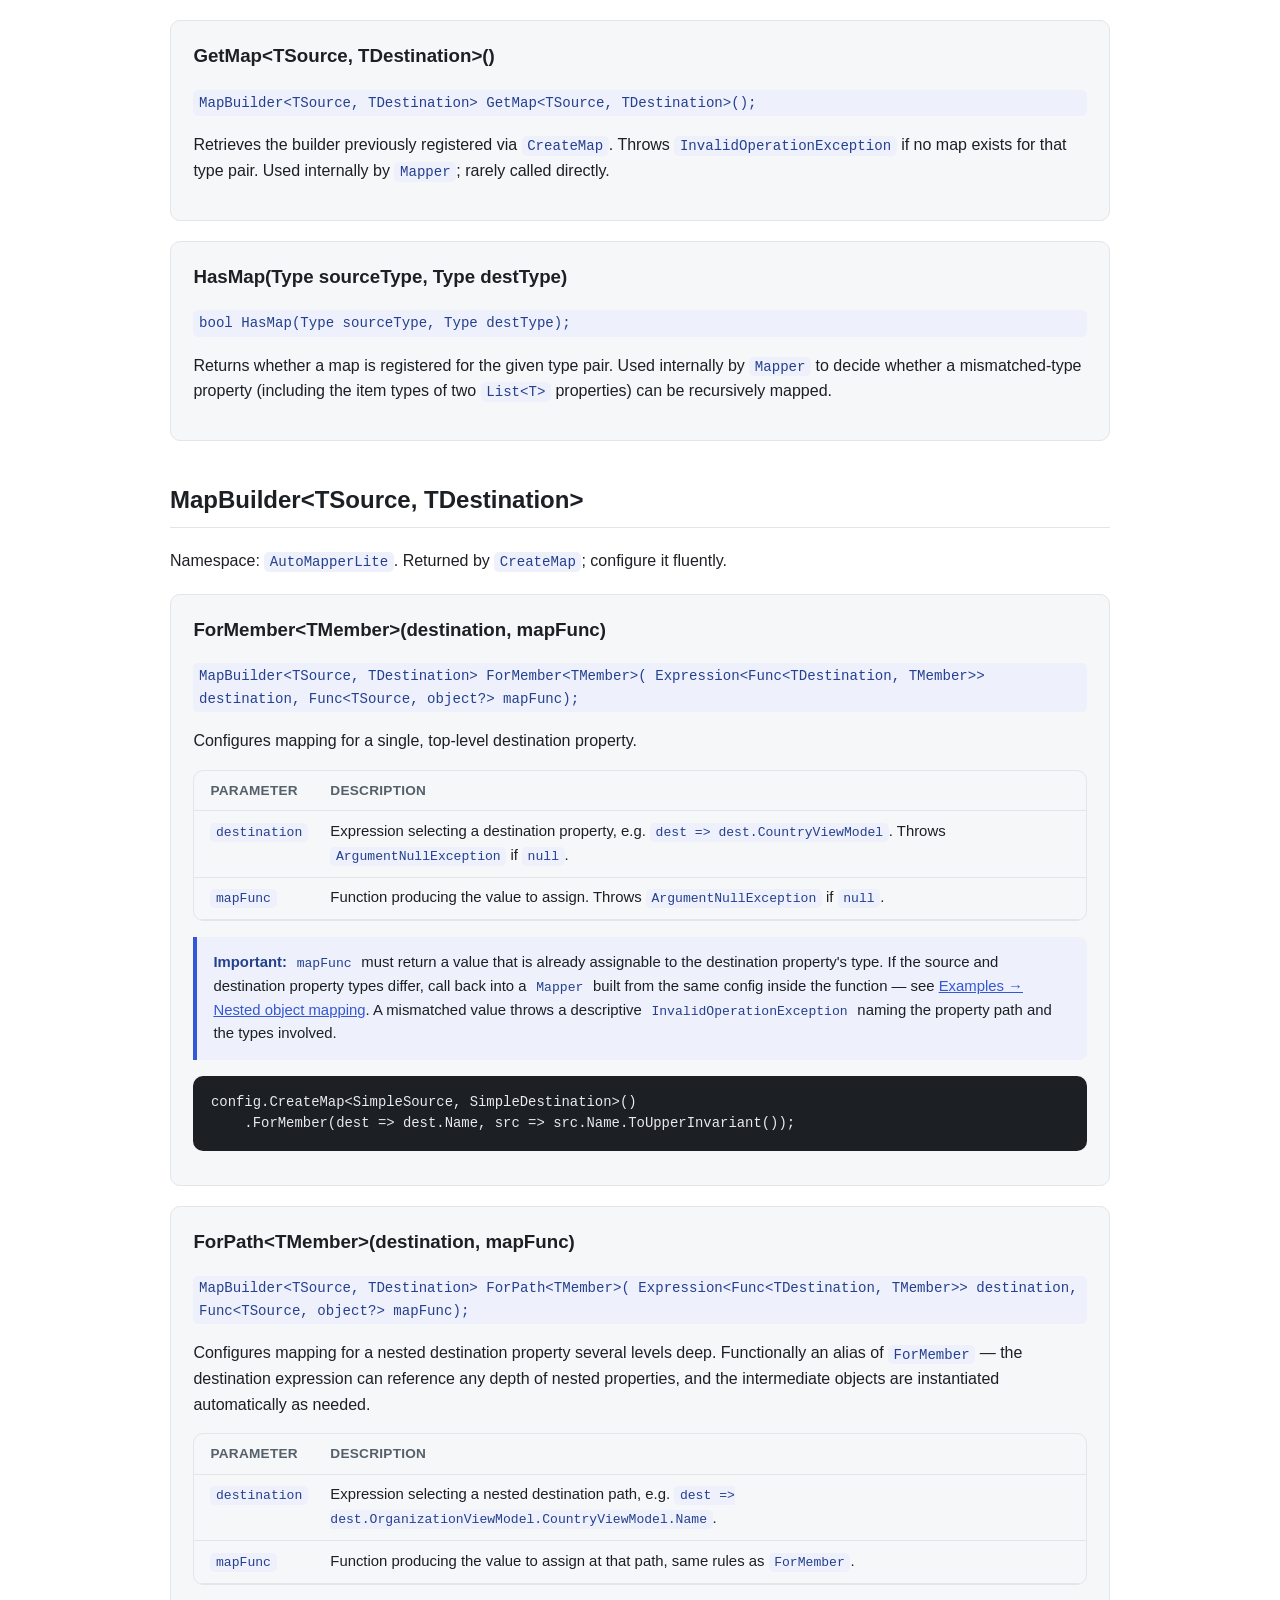
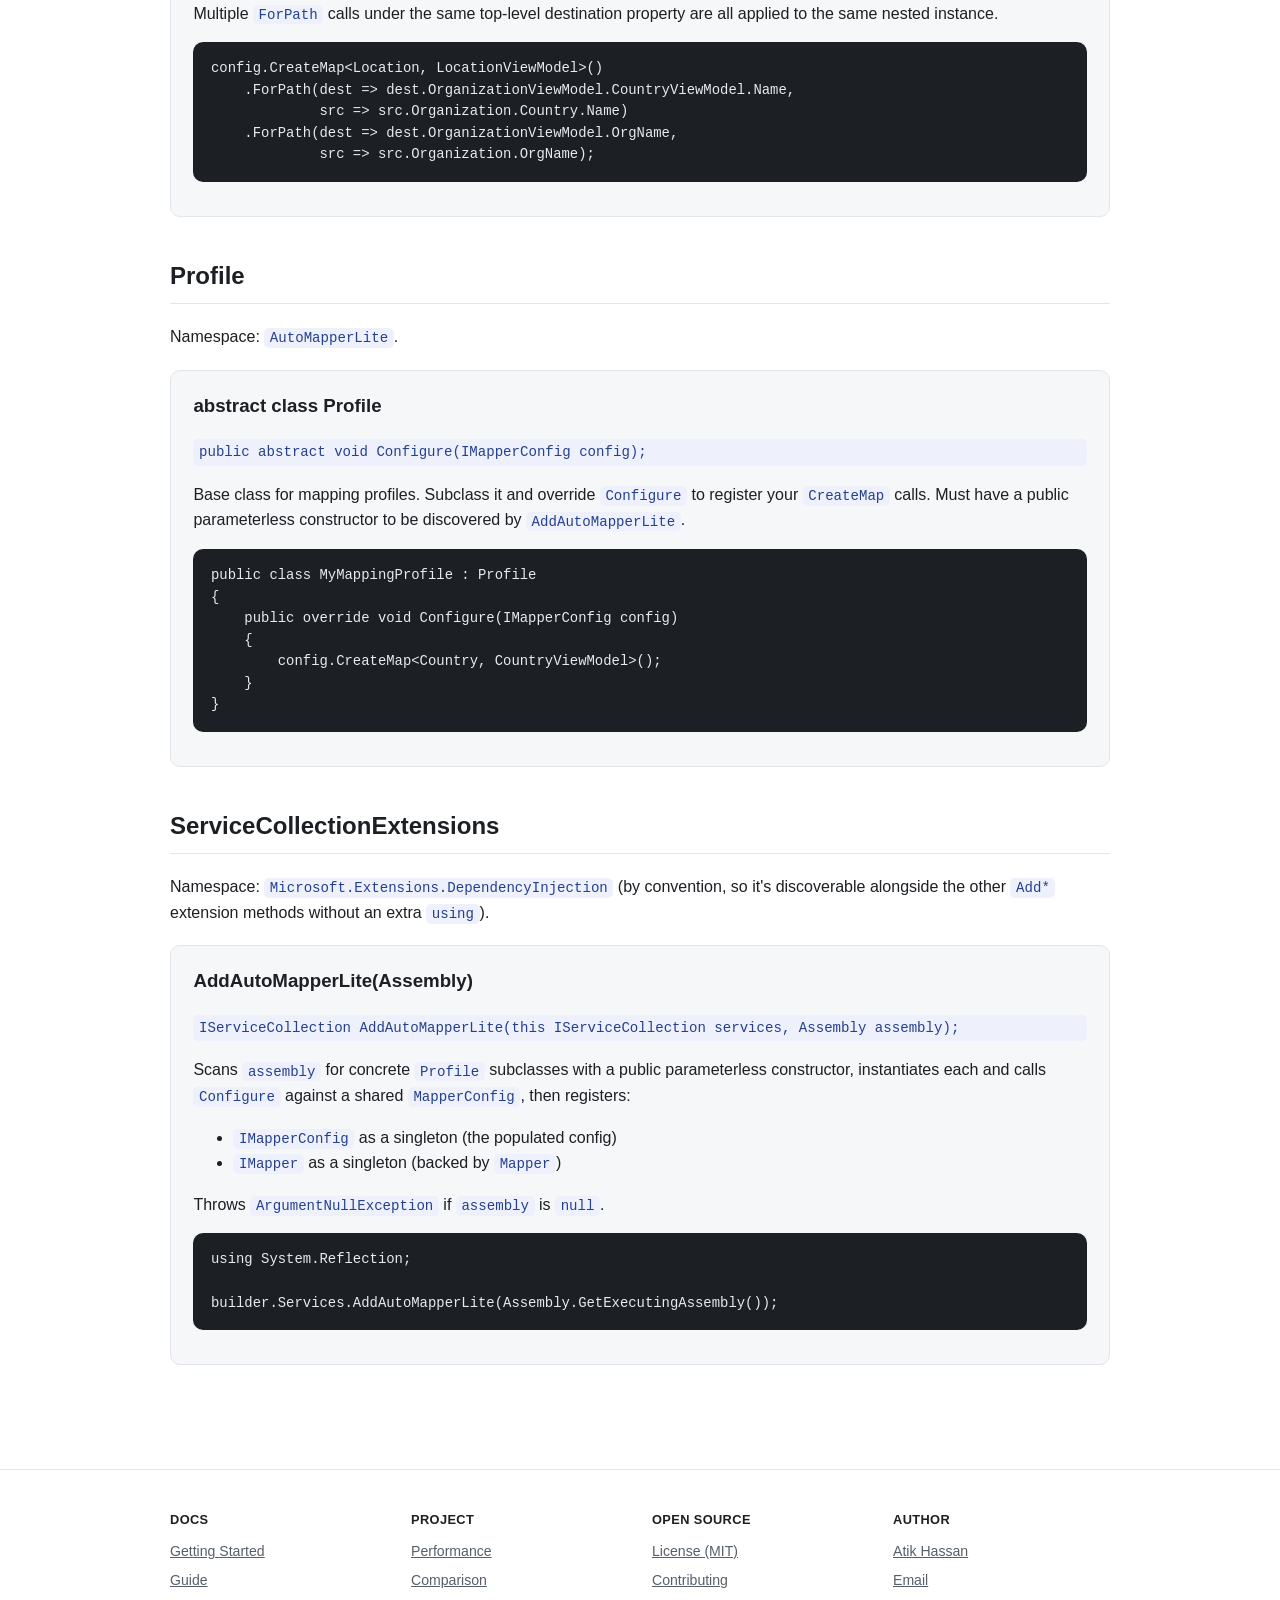
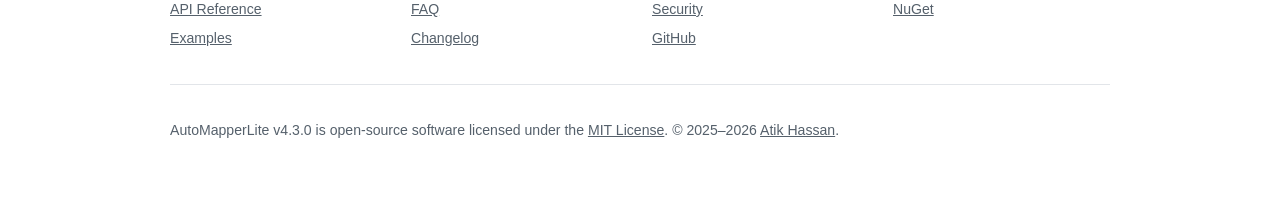
==== commit bda95a1c: "Release 4.3.0: compiled mapping-plan dispatch redesign + closure-allocation fix Compiles each source" ====
--- a/docs/api-reference.html
+++ b/docs/api-reference.html
@@ -4,7 +4,7 @@
 <meta charset="utf-8">
 <meta name="viewport" content="width=device-width, initial-scale=1">
 <title>API Reference — AutoMapperLite</title>
-<meta name="description" content="Full API reference for AutoMapperLite 4.0.2: IMapper, IMapperConfig, MapBuilder, Profile, and the AddAutoMapperLite DI registration extension.">
+<meta name="description" content="Full API reference for AutoMapperLite 4.2.0: IMapper, IMapperConfig, MapBuilder, Profile, and the AddAutoMapperLite DI registration extension.">
 <link rel="canonical" href="https://automapperlite.atkhssn.info/api-reference.html">
 <meta name="robots" content="index, follow">
 
@@ -18,7 +18,7 @@
 <meta property="og:type" content="website">
 <meta property="og:site_name" content="AutoMapperLite">
 <meta property="og:title" content="API Reference — AutoMapperLite">
-<meta property="og:description" content="Full API reference for AutoMapperLite 4.0.2: IMapper, IMapperConfig, MapBuilder, Profile, and the AddAutoMapperLite DI registration extension.">
+<meta property="og:description" content="Full API reference for AutoMapperLite 4.2.0: IMapper, IMapperConfig, MapBuilder, Profile, and the AddAutoMapperLite DI registration extension.">
 <meta property="og:url" content="https://automapperlite.atkhssn.info/api-reference.html">
 <meta property="og:image" content="https://automapperlite.atkhssn.info/assets/og-image.png">
 <meta property="og:image:width" content="1200">
@@ -26,7 +26,7 @@
 
 <meta name="twitter:card" content="summary_large_image">
 <meta name="twitter:title" content="API Reference — AutoMapperLite">
-<meta name="twitter:description" content="Full API reference for AutoMapperLite 4.0.2: IMapper, IMapperConfig, MapBuilder, Profile, and the AddAutoMapperLite DI registration extension.">
+<meta name="twitter:description" content="Full API reference for AutoMapperLite 4.2.0: IMapper, IMapperConfig, MapBuilder, Profile, and the AddAutoMapperLite DI registration extension.">
 <meta name="twitter:image" content="https://automapperlite.atkhssn.info/assets/twitter-card.png">
 
 <link rel="stylesheet" href="assets/styles.css">
@@ -98,7 +98,7 @@
         <ul>
           <li>If <code>source</code> is <code>null</code>, returns <code>default(TDestination)</code> (<code>null</code> for reference types).</li>
           <li>If <code>TDestination</code> is <code>List&lt;T&gt;</code>, <code>source</code> must implement <code>IEnumerable</code>; each element is mapped individually into a new <code>List&lt;T&gt;</code>.</li>
-          <li>Throws <code>InvalidOperationException</code> (wrapped in a <code>TargetInvocationException</code>, since dispatch goes through reflection) if no matching <code>CreateMap</code> was registered.</li>
+          <li>Throws <code>InvalidOperationException</code> directly if no matching <code>CreateMap</code> was registered.</li>
         </ul>
         <pre><code>LocationViewModel dto = mapper.Map&lt;LocationViewModel&gt;(location);
 List&lt;SimpleDto&gt; list  = mapper.Map&lt;List&lt;SimpleDto&gt;&gt;(sourceList);</code></pre>
@@ -285,7 +285,7 @@
     </div>
     <div class="footer-bottom">
       <p>
-        AutoMapperLite v4.0.2 is open-source software licensed under the <a href="https://github.com/atkhssn/AutoMapperLite/blob/main/LICENSE">MIT License</a>.
+        AutoMapperLite v4.3.0 is open-source software licensed under the <a href="https://github.com/atkhssn/AutoMapperLite/blob/main/LICENSE">MIT License</a>.
         &copy; 2025&ndash;2026 <a href="https://atkhssn.info">Atik Hassan</a>.
       </p>
     </div>
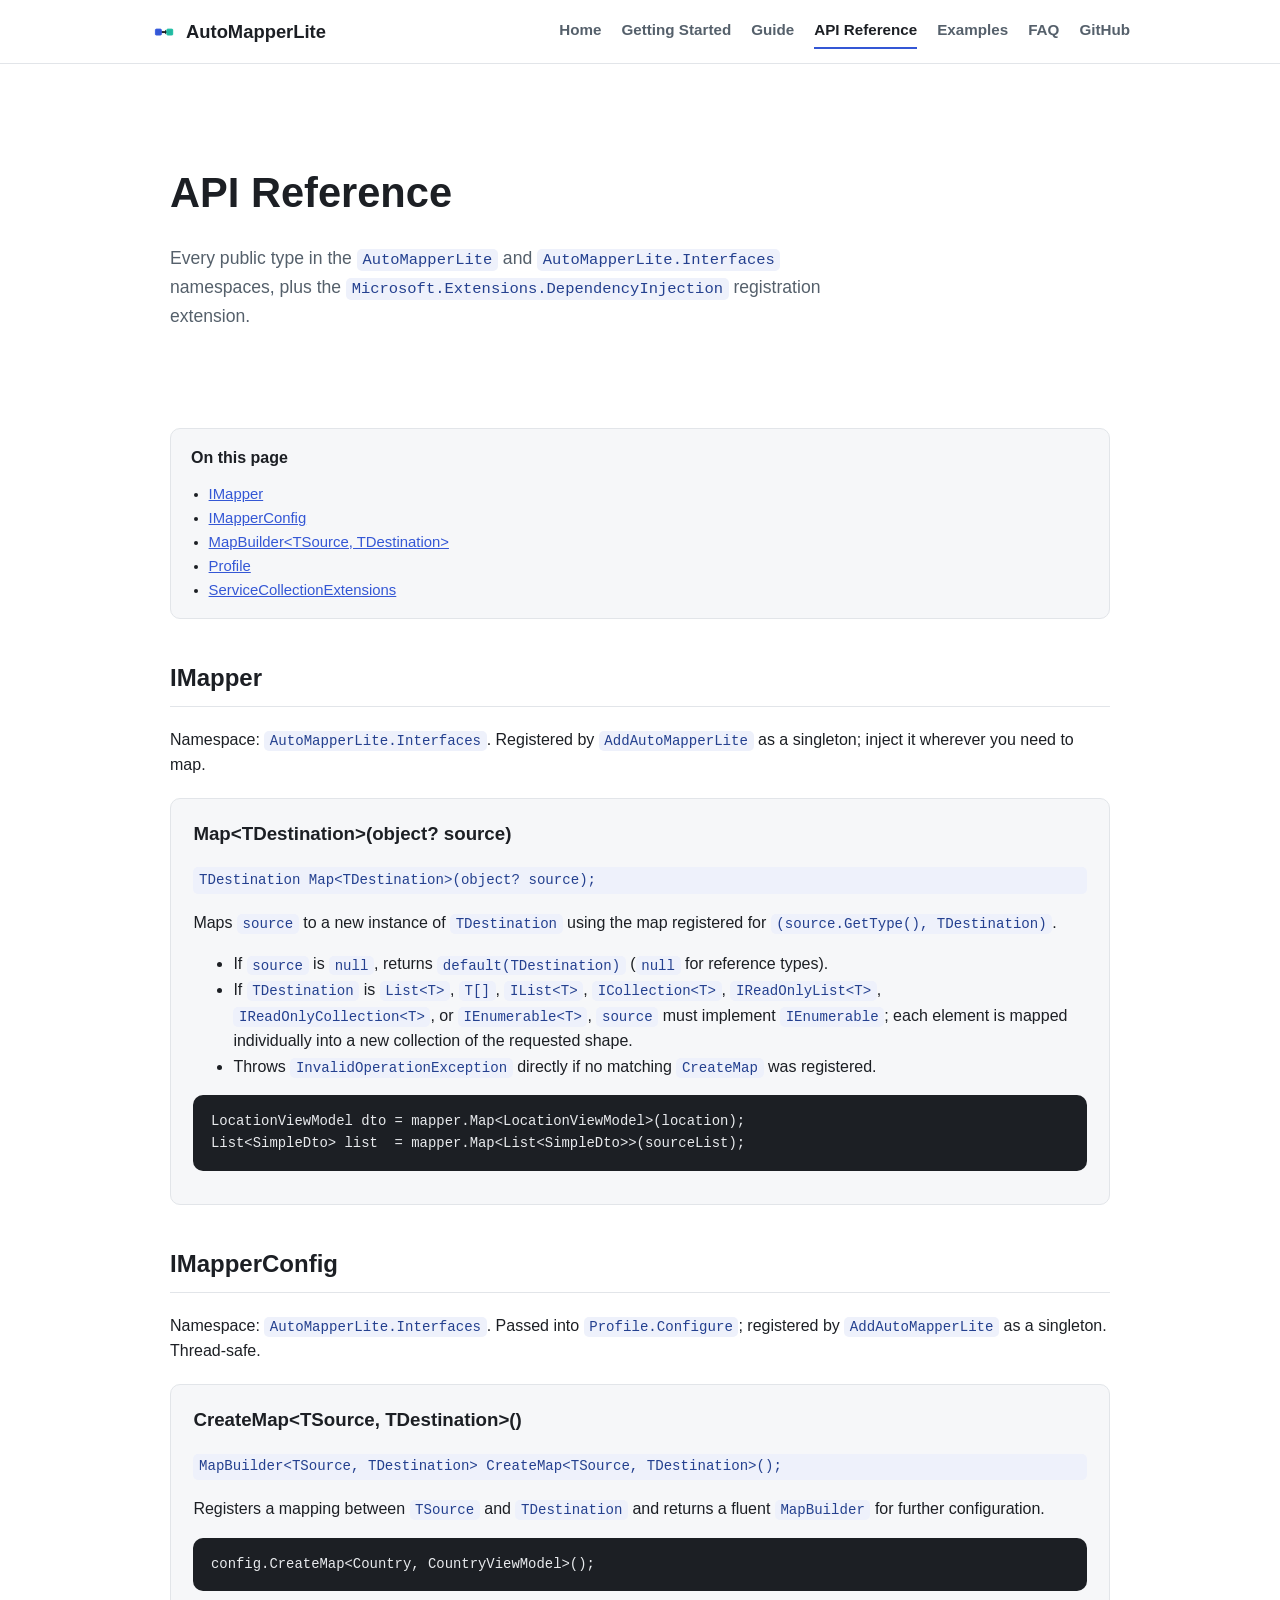
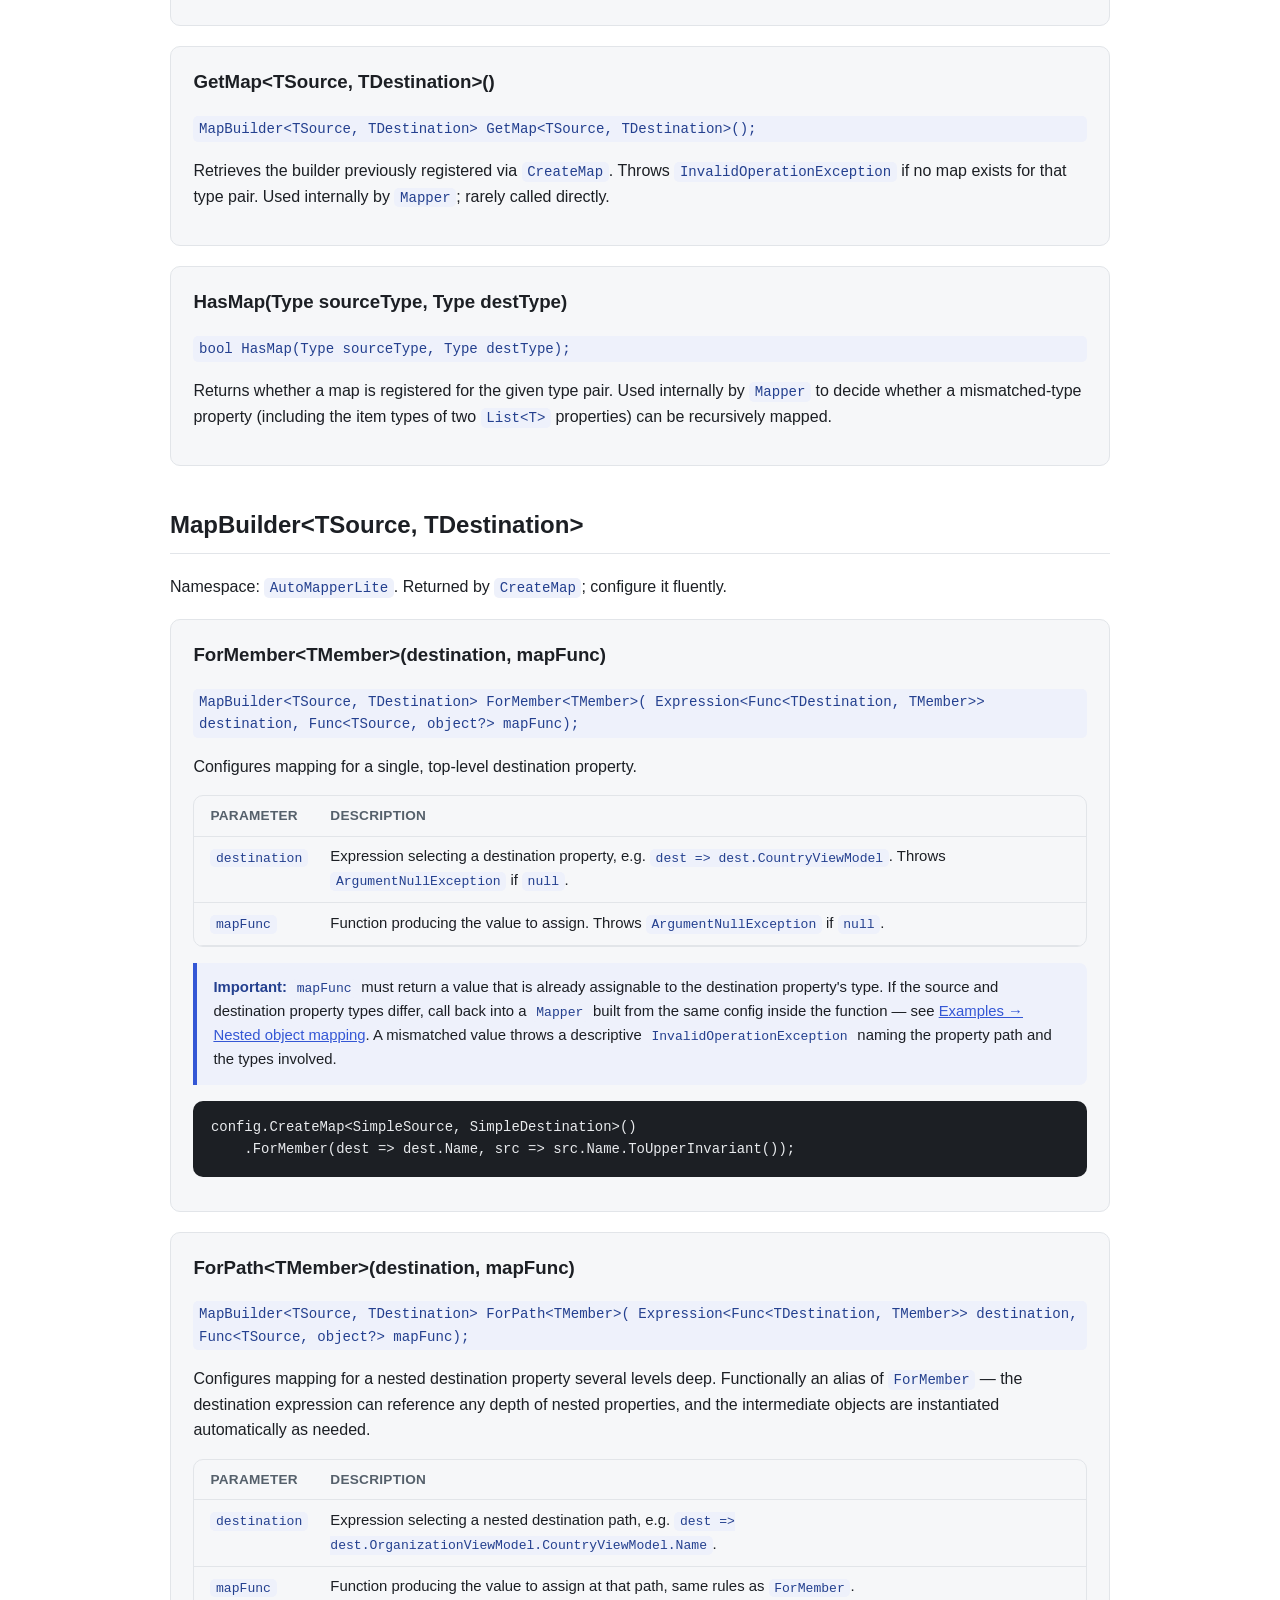
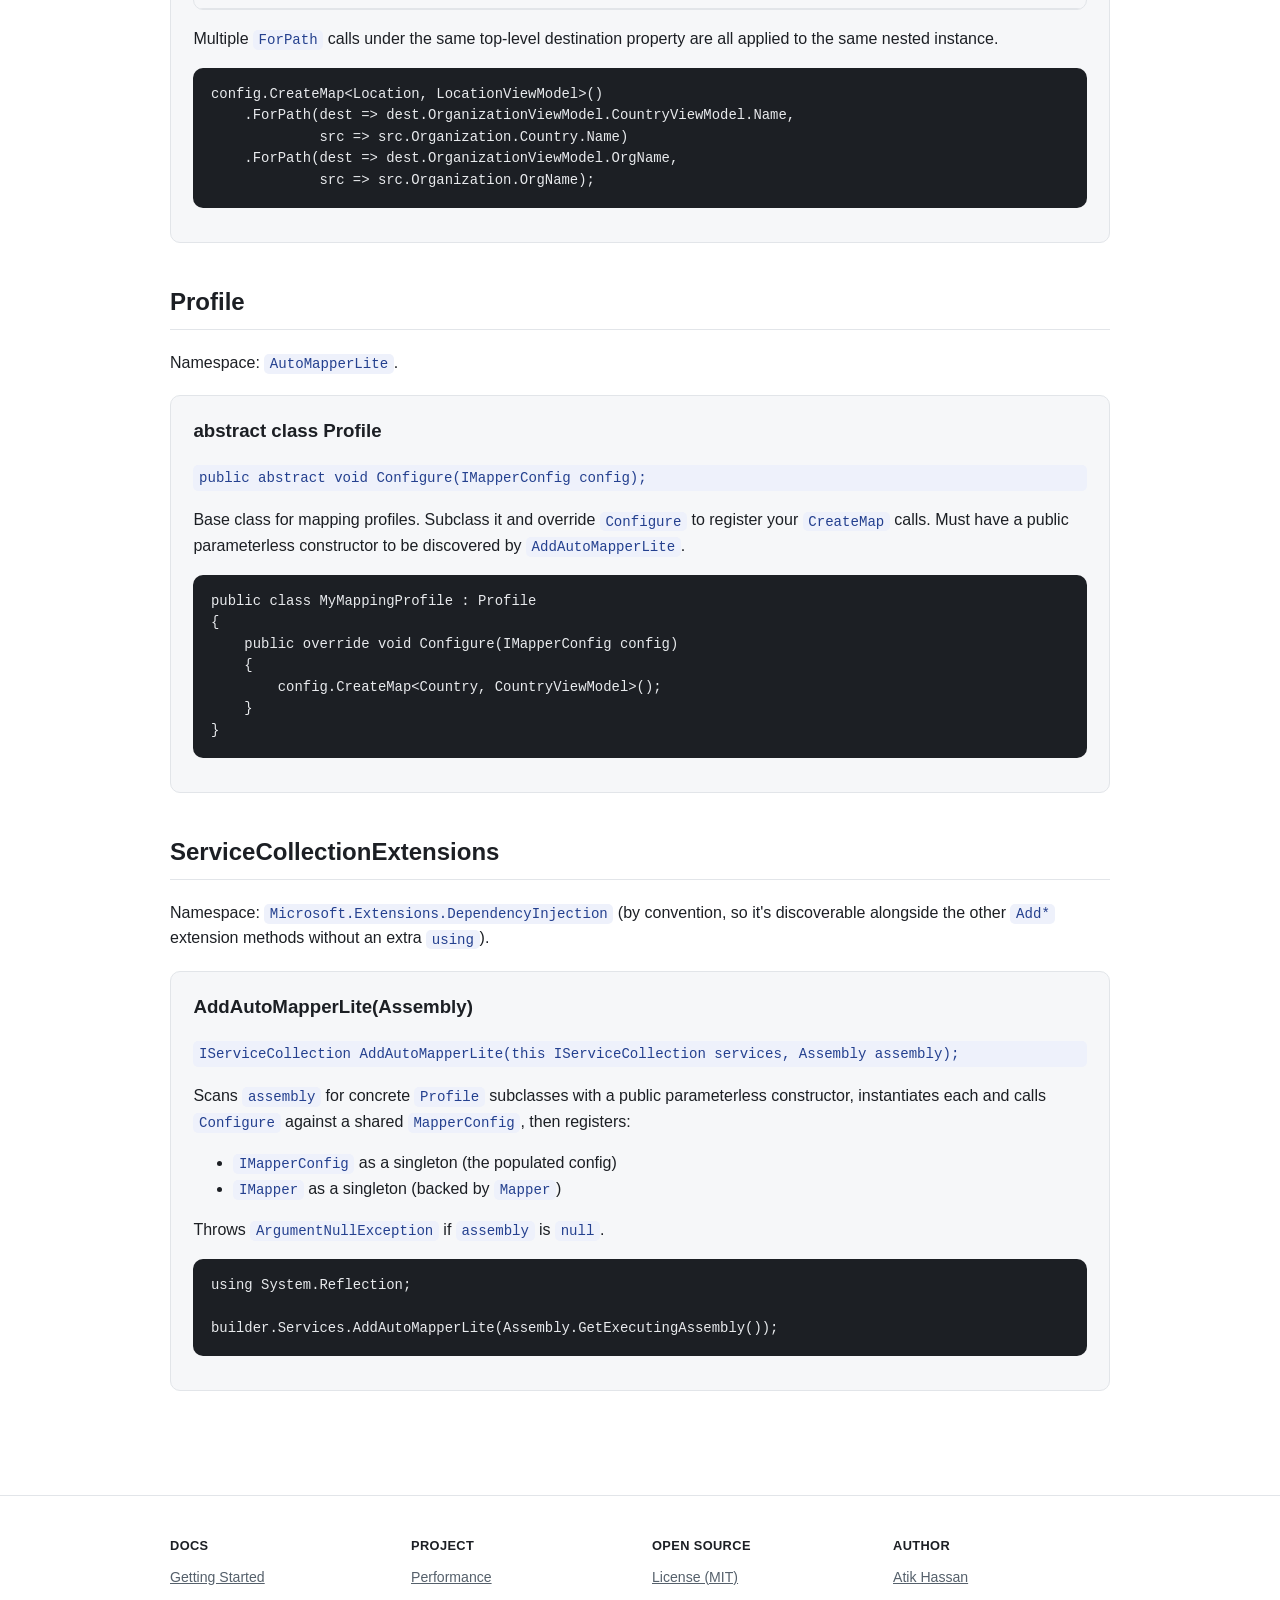
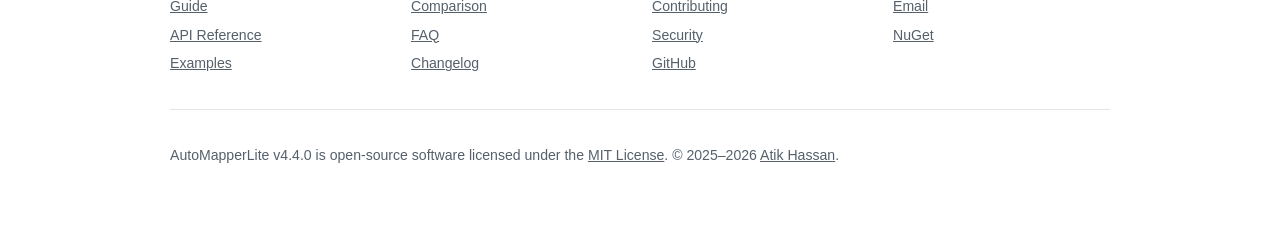
==== commit 53d3de20: "Release 4.4.0: broader collection destinations + release history correction Adds T[], IList<T>, ICol" ====
--- a/docs/api-reference.html
+++ b/docs/api-reference.html
@@ -4,7 +4,7 @@
 <meta charset="utf-8">
 <meta name="viewport" content="width=device-width, initial-scale=1">
 <title>API Reference — AutoMapperLite</title>
-<meta name="description" content="Full API reference for AutoMapperLite 4.2.0: IMapper, IMapperConfig, MapBuilder, Profile, and the AddAutoMapperLite DI registration extension.">
+<meta name="description" content="Full API reference for AutoMapperLite 4.4.0: IMapper, IMapperConfig, MapBuilder, Profile, and the AddAutoMapperLite DI registration extension.">
 <link rel="canonical" href="https://automapperlite.atkhssn.info/api-reference.html">
 <meta name="robots" content="index, follow">
 
@@ -18,7 +18,7 @@
 <meta property="og:type" content="website">
 <meta property="og:site_name" content="AutoMapperLite">
 <meta property="og:title" content="API Reference — AutoMapperLite">
-<meta property="og:description" content="Full API reference for AutoMapperLite 4.2.0: IMapper, IMapperConfig, MapBuilder, Profile, and the AddAutoMapperLite DI registration extension.">
+<meta property="og:description" content="Full API reference for AutoMapperLite 4.4.0: IMapper, IMapperConfig, MapBuilder, Profile, and the AddAutoMapperLite DI registration extension.">
 <meta property="og:url" content="https://automapperlite.atkhssn.info/api-reference.html">
 <meta property="og:image" content="https://automapperlite.atkhssn.info/assets/og-image.png">
 <meta property="og:image:width" content="1200">
@@ -26,7 +26,7 @@
 
 <meta name="twitter:card" content="summary_large_image">
 <meta name="twitter:title" content="API Reference — AutoMapperLite">
-<meta name="twitter:description" content="Full API reference for AutoMapperLite 4.2.0: IMapper, IMapperConfig, MapBuilder, Profile, and the AddAutoMapperLite DI registration extension.">
+<meta name="twitter:description" content="Full API reference for AutoMapperLite 4.4.0: IMapper, IMapperConfig, MapBuilder, Profile, and the AddAutoMapperLite DI registration extension.">
 <meta name="twitter:image" content="https://automapperlite.atkhssn.info/assets/twitter-card.png">
 
 <link rel="stylesheet" href="assets/styles.css">
@@ -97,7 +97,7 @@
         </p>
         <ul>
           <li>If <code>source</code> is <code>null</code>, returns <code>default(TDestination)</code> (<code>null</code> for reference types).</li>
-          <li>If <code>TDestination</code> is <code>List&lt;T&gt;</code>, <code>source</code> must implement <code>IEnumerable</code>; each element is mapped individually into a new <code>List&lt;T&gt;</code>.</li>
+          <li>If <code>TDestination</code> is <code>List&lt;T&gt;</code>, <code>T[]</code>, <code>IList&lt;T&gt;</code>, <code>ICollection&lt;T&gt;</code>, <code>IReadOnlyList&lt;T&gt;</code>, <code>IReadOnlyCollection&lt;T&gt;</code>, or <code>IEnumerable&lt;T&gt;</code>, <code>source</code> must implement <code>IEnumerable</code>; each element is mapped individually into a new collection of the requested shape.</li>
           <li>Throws <code>InvalidOperationException</code> directly if no matching <code>CreateMap</code> was registered.</li>
         </ul>
         <pre><code>LocationViewModel dto = mapper.Map&lt;LocationViewModel&gt;(location);
@@ -285,7 +285,7 @@
     </div>
     <div class="footer-bottom">
       <p>
-        AutoMapperLite v4.3.0 is open-source software licensed under the <a href="https://github.com/atkhssn/AutoMapperLite/blob/main/LICENSE">MIT License</a>.
+        AutoMapperLite v4.4.0 is open-source software licensed under the <a href="https://github.com/atkhssn/AutoMapperLite/blob/main/LICENSE">MIT License</a>.
         &copy; 2025&ndash;2026 <a href="https://atkhssn.info">Atik Hassan</a>.
       </p>
     </div>
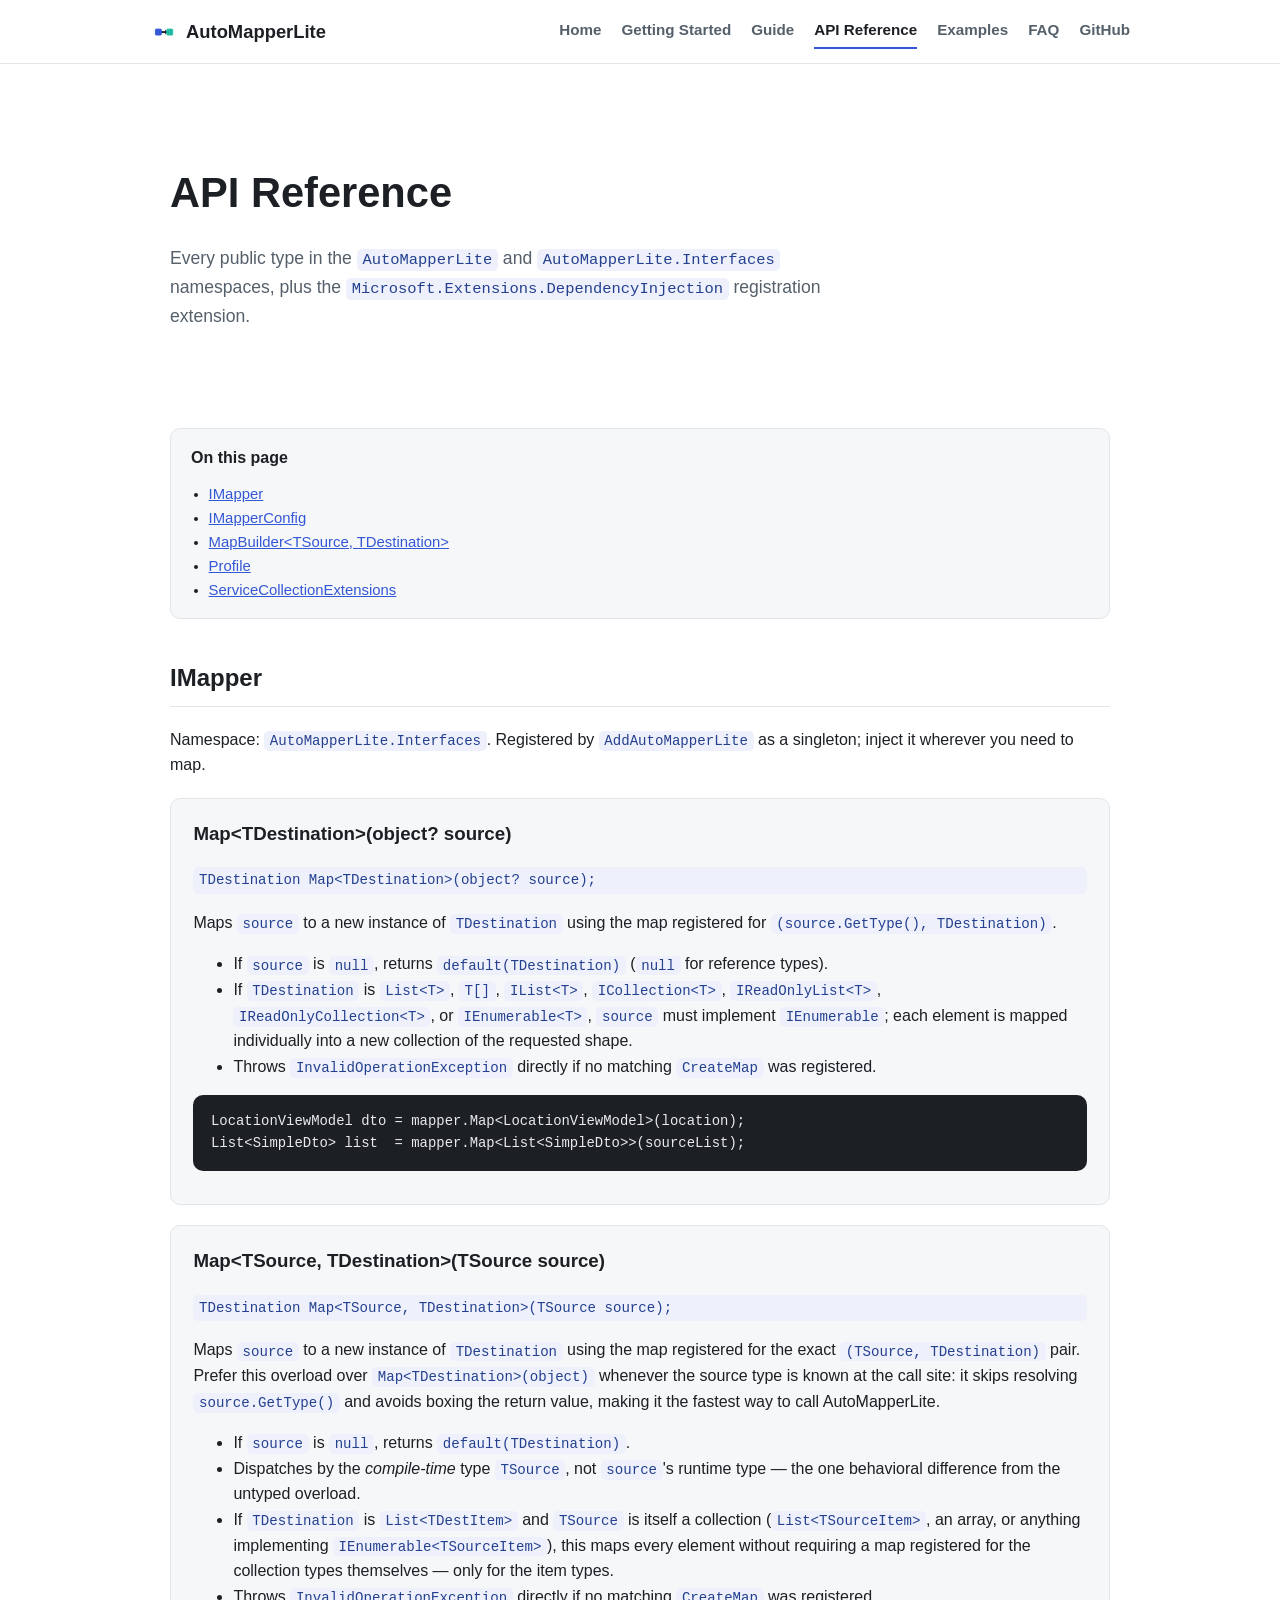
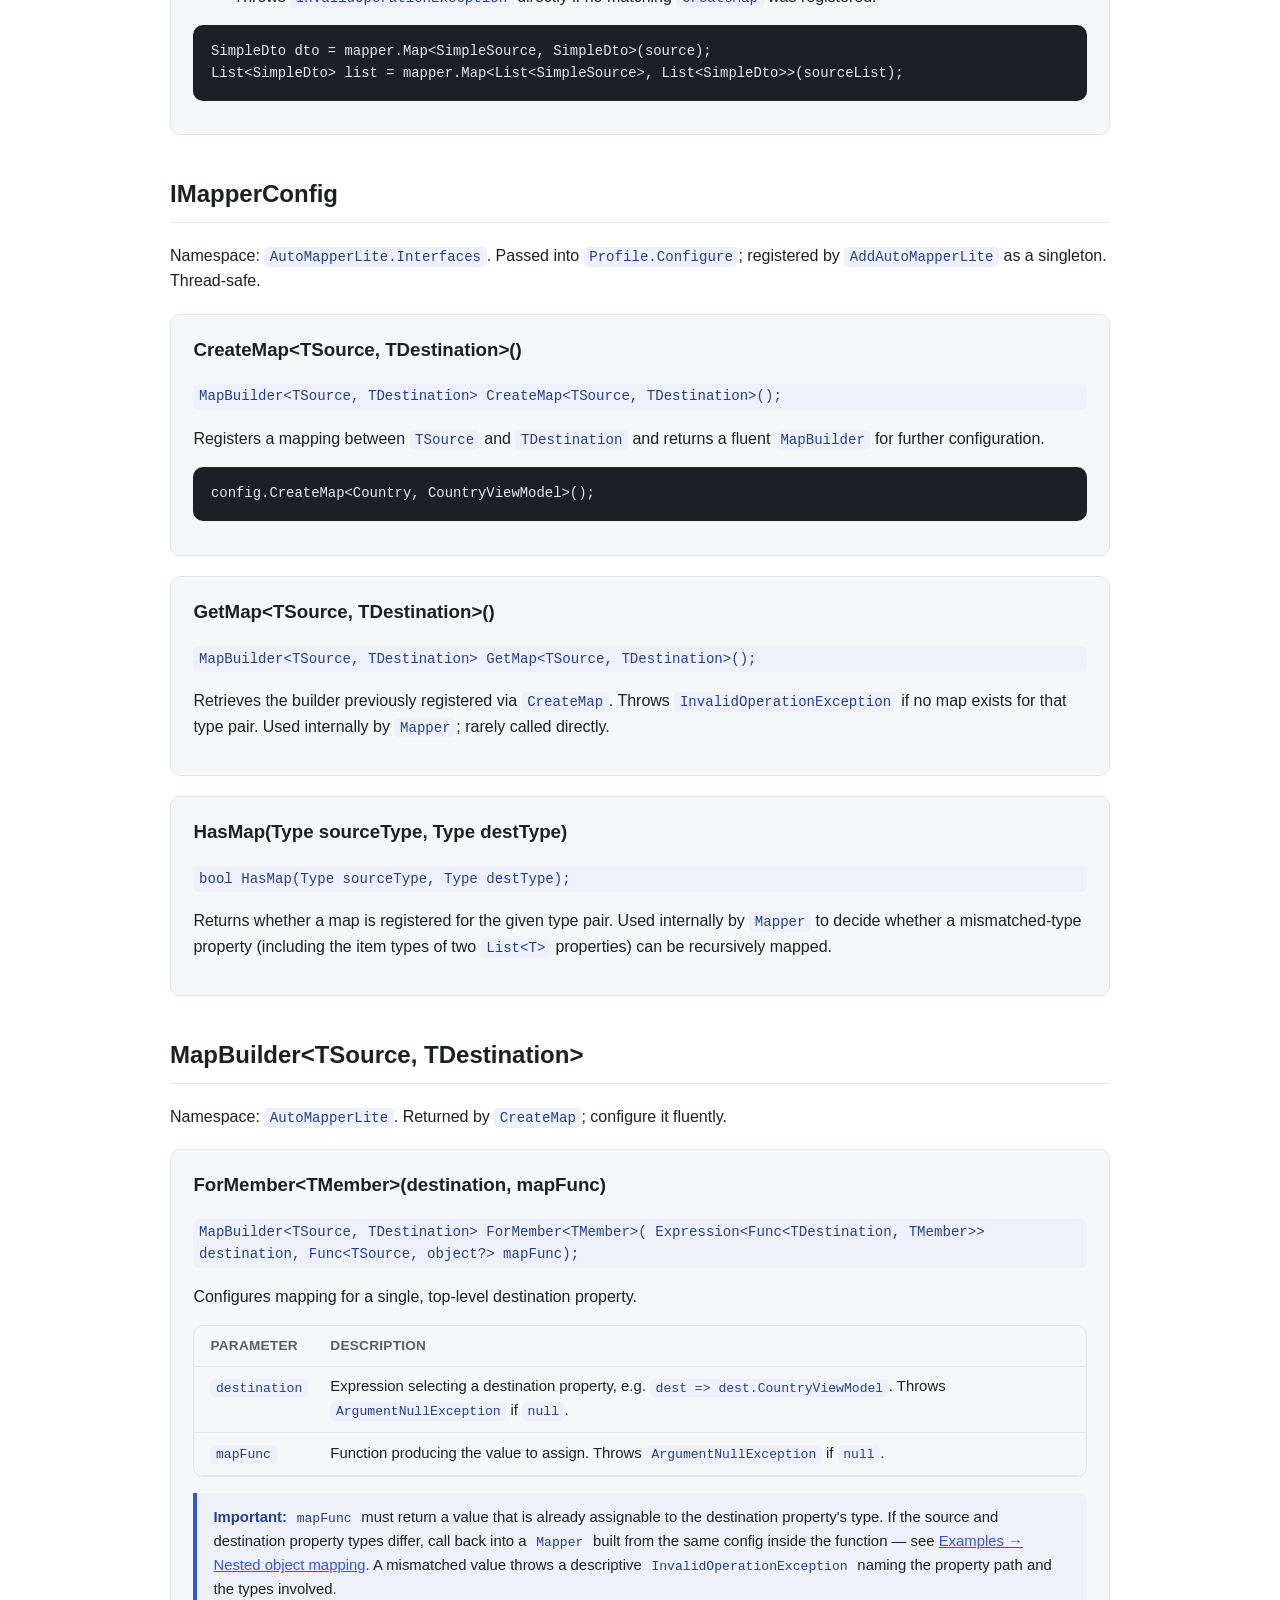
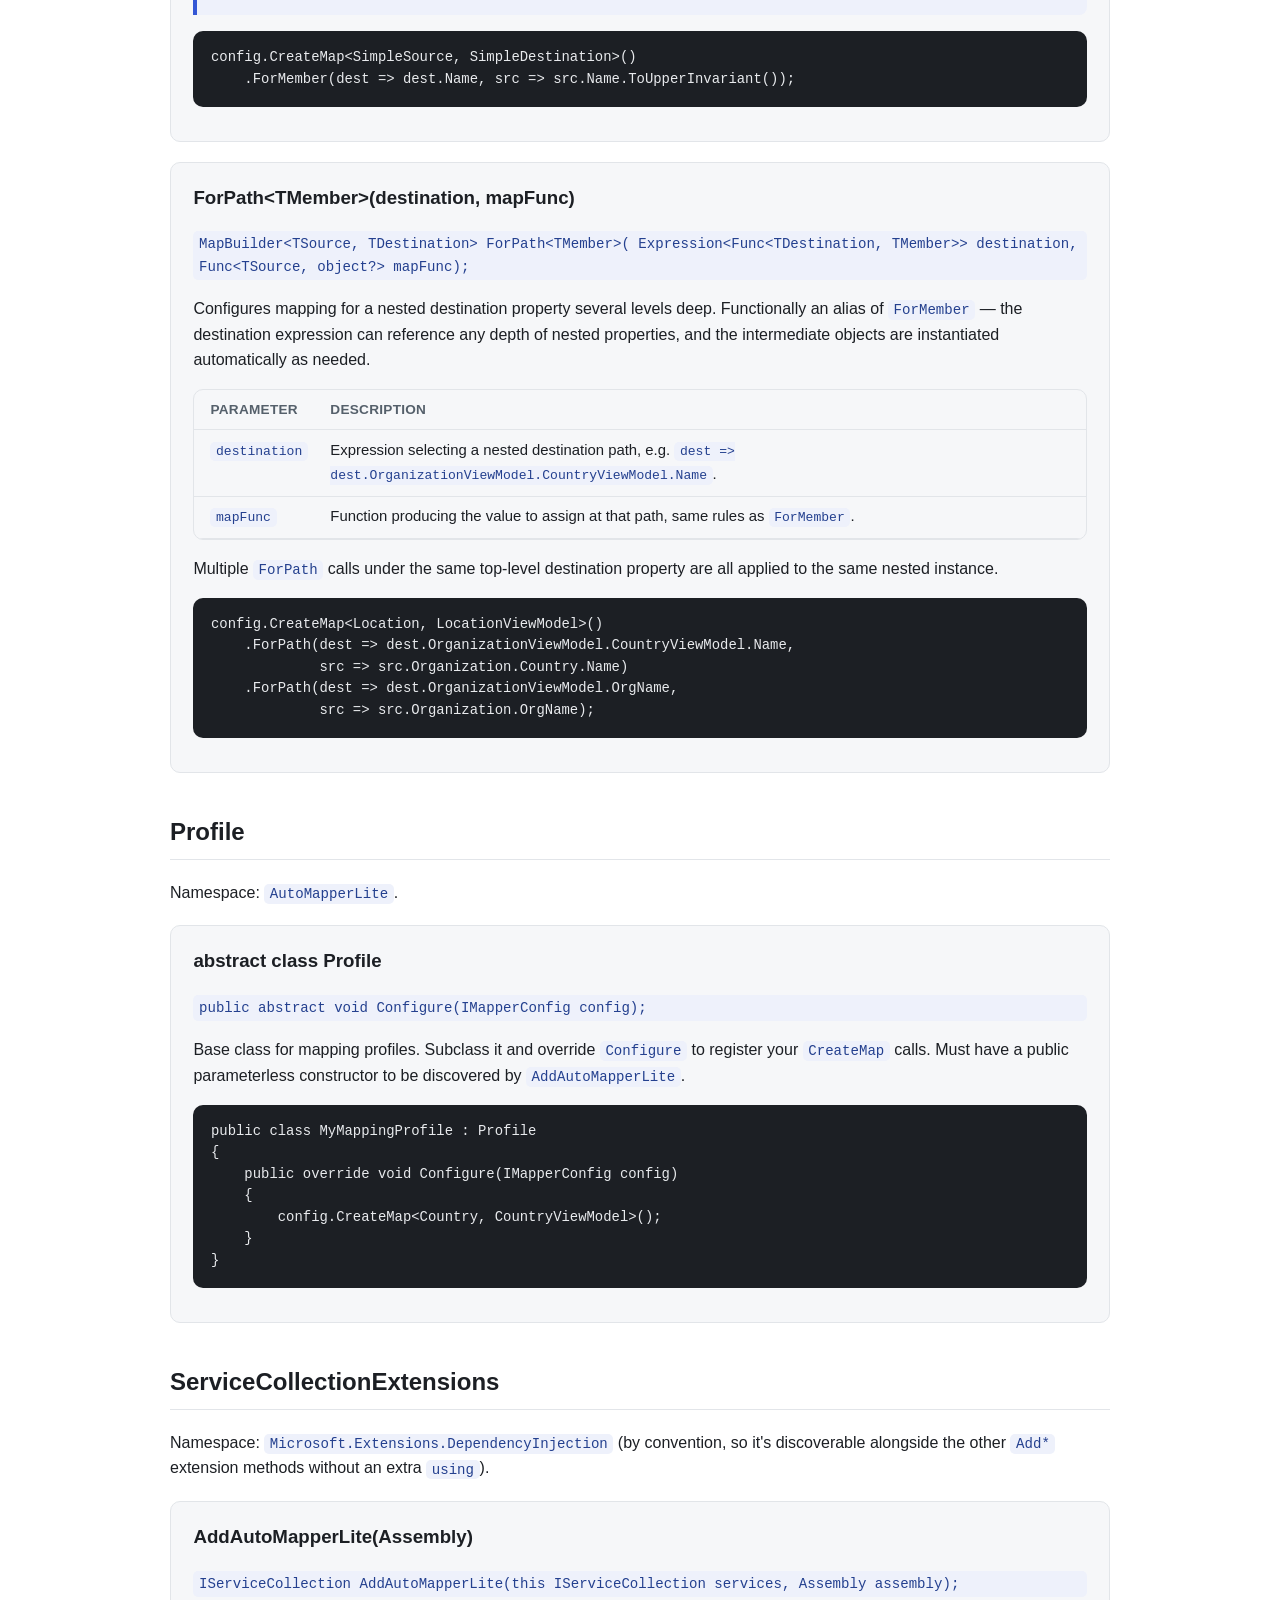
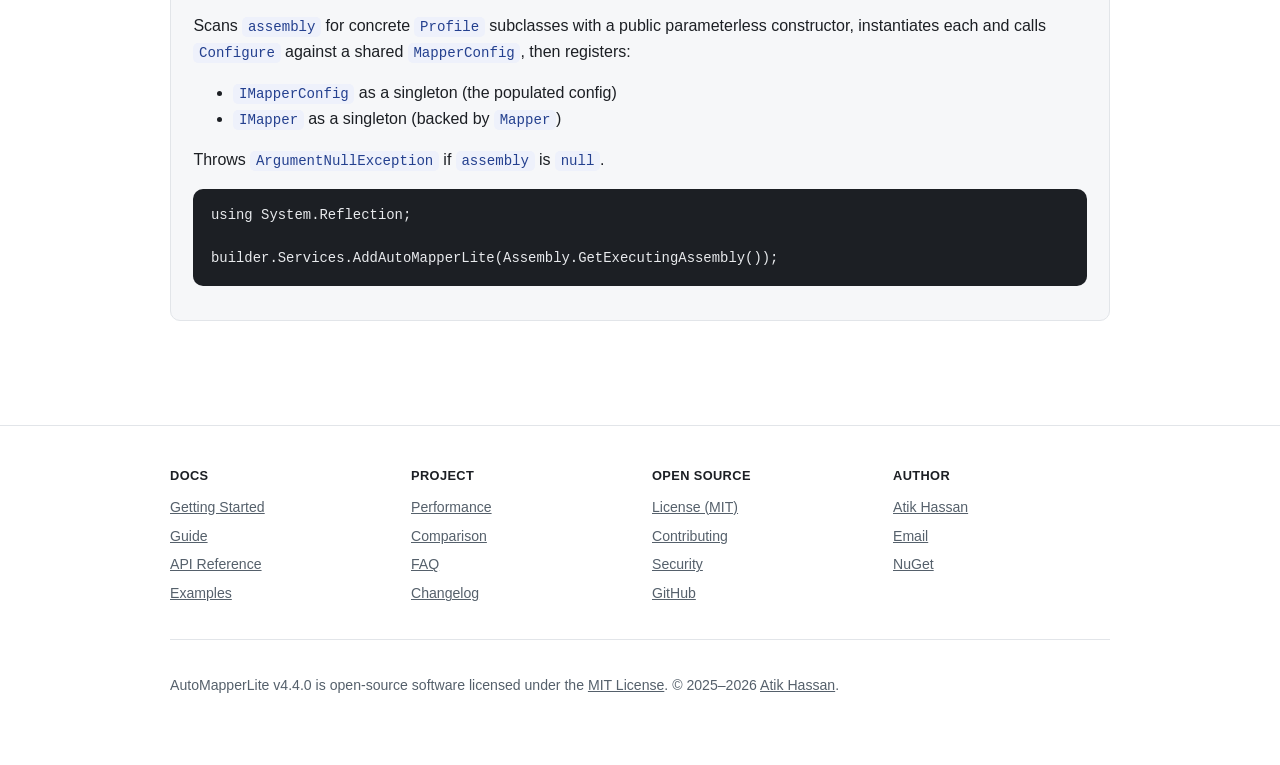
==== commit 4e769846: "perf: eliminate collection-loop enumerator boxing, add typed collection API Adds Map<TSource,TDestin" ====
--- a/docs/api-reference.html
+++ b/docs/api-reference.html
@@ -103,6 +103,26 @@
         <pre><code>LocationViewModel dto = mapper.Map&lt;LocationViewModel&gt;(location);
 List&lt;SimpleDto&gt; list  = mapper.Map&lt;List&lt;SimpleDto&gt;&gt;(sourceList);</code></pre>
       </div>
+
+      <div class="api-entry">
+        <h3>Map&lt;TSource, TDestination&gt;(TSource source)</h3>
+        <code class="signature">TDestination Map&lt;TSource, TDestination&gt;(TSource source);</code>
+        <p>
+          Maps <code>source</code> to a new instance of <code>TDestination</code> using the map
+          registered for the exact <code>(TSource, TDestination)</code> pair. Prefer this overload
+          over <code>Map&lt;TDestination&gt;(object)</code> whenever the source type is known at the
+          call site: it skips resolving <code>source.GetType()</code> and avoids boxing the return
+          value, making it the fastest way to call AutoMapperLite.
+        </p>
+        <ul>
+          <li>If <code>source</code> is <code>null</code>, returns <code>default(TDestination)</code>.</li>
+          <li>Dispatches by the <em>compile-time</em> type <code>TSource</code>, not <code>source</code>'s runtime type — the one behavioral difference from the untyped overload.</li>
+          <li>If <code>TDestination</code> is <code>List&lt;TDestItem&gt;</code> and <code>TSource</code> is itself a collection (<code>List&lt;TSourceItem&gt;</code>, an array, or anything implementing <code>IEnumerable&lt;TSourceItem&gt;</code>), this maps every element without requiring a map registered for the collection types themselves — only for the item types.</li>
+          <li>Throws <code>InvalidOperationException</code> directly if no matching <code>CreateMap</code> was registered.</li>
+        </ul>
+        <pre><code>SimpleDto dto = mapper.Map&lt;SimpleSource, SimpleDto&gt;(source);
+List&lt;SimpleDto&gt; list = mapper.Map&lt;List&lt;SimpleSource&gt;, List&lt;SimpleDto&gt;&gt;(sourceList);</code></pre>
+      </div>
     </section>
 
     <section id="imapperconfig">
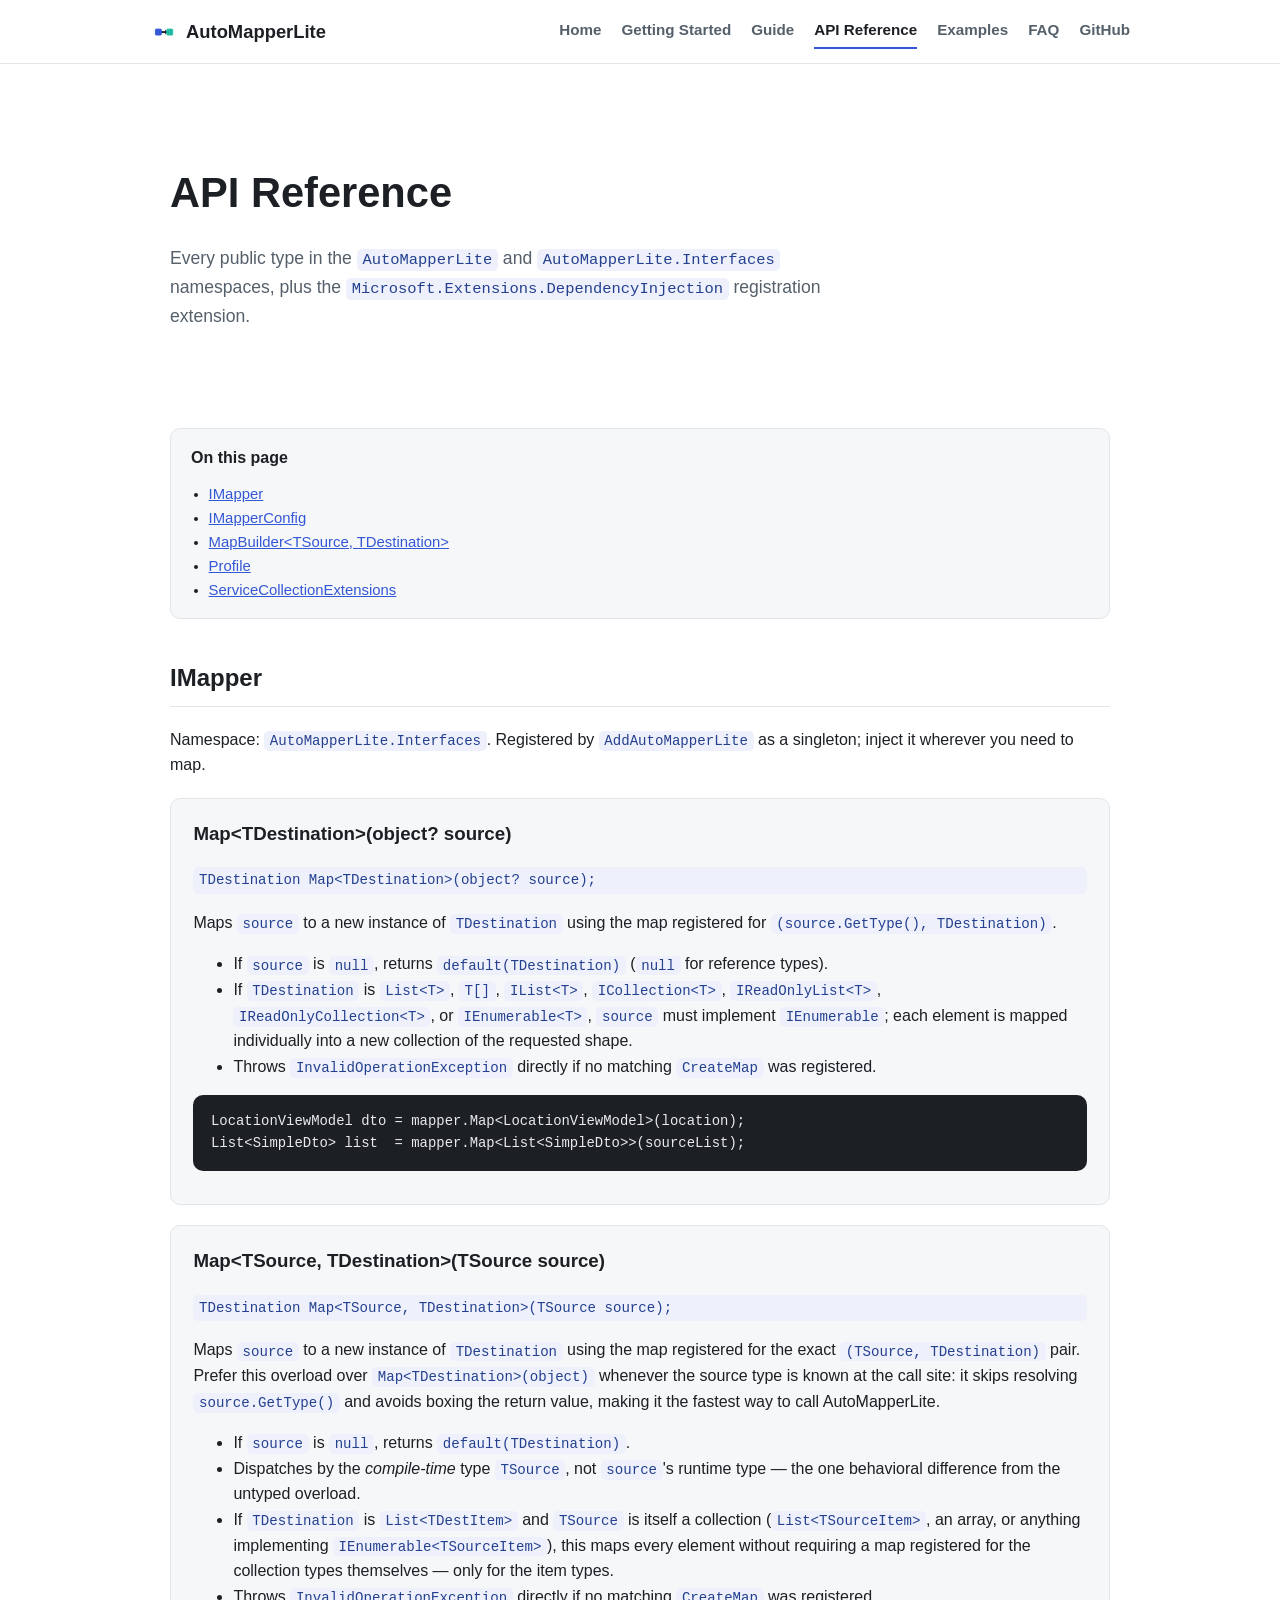
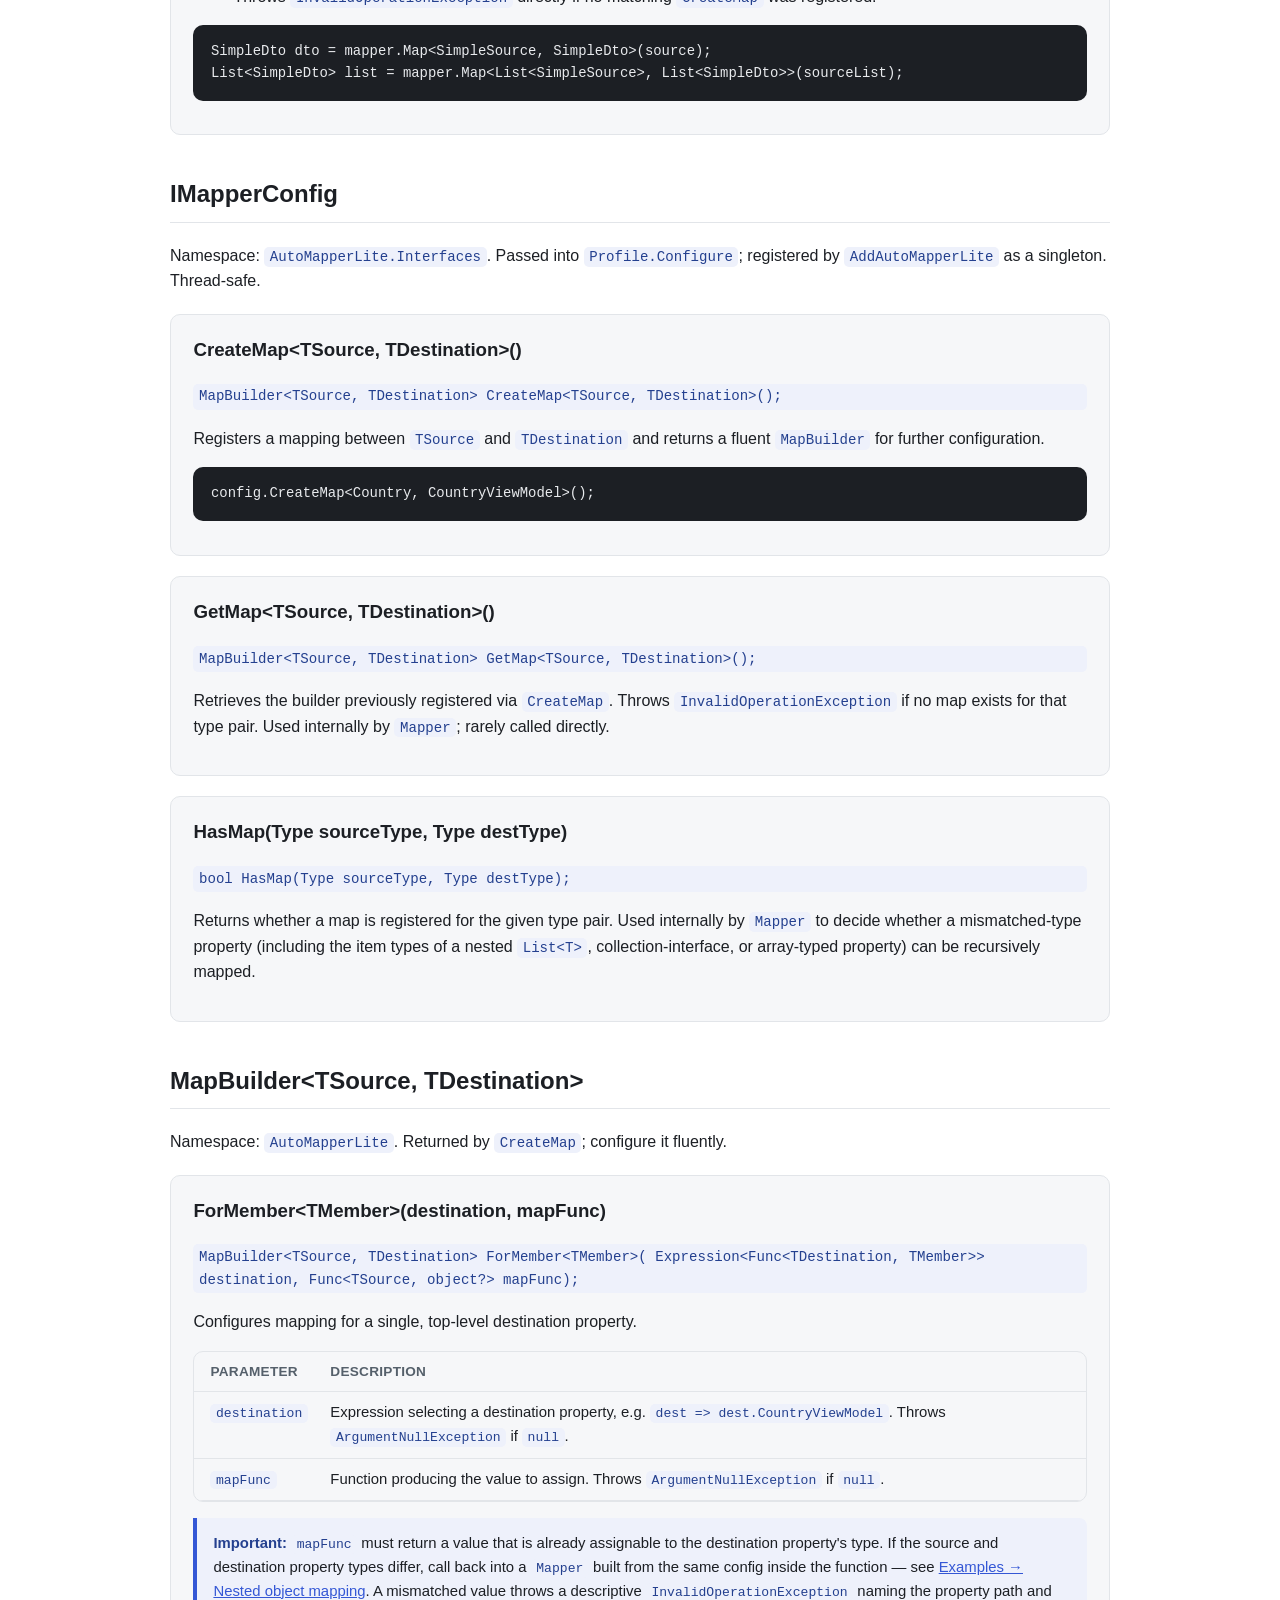
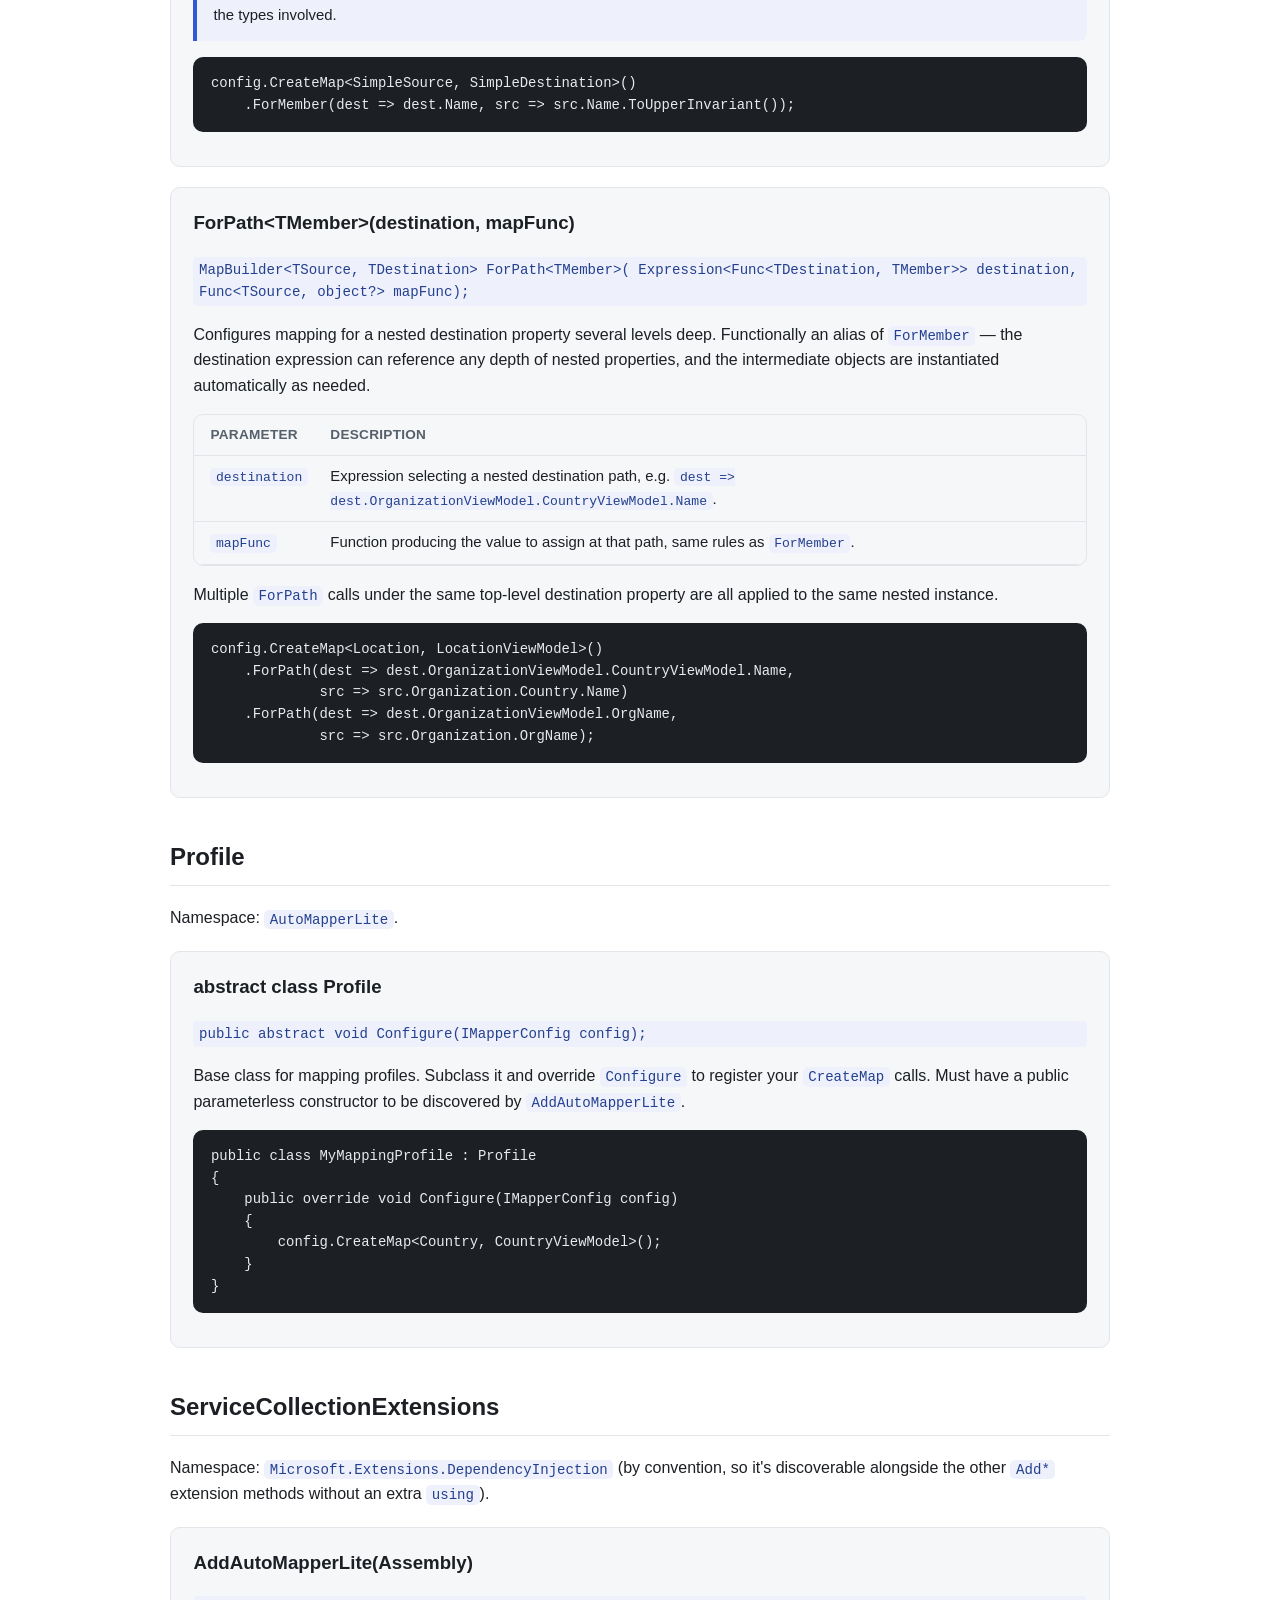
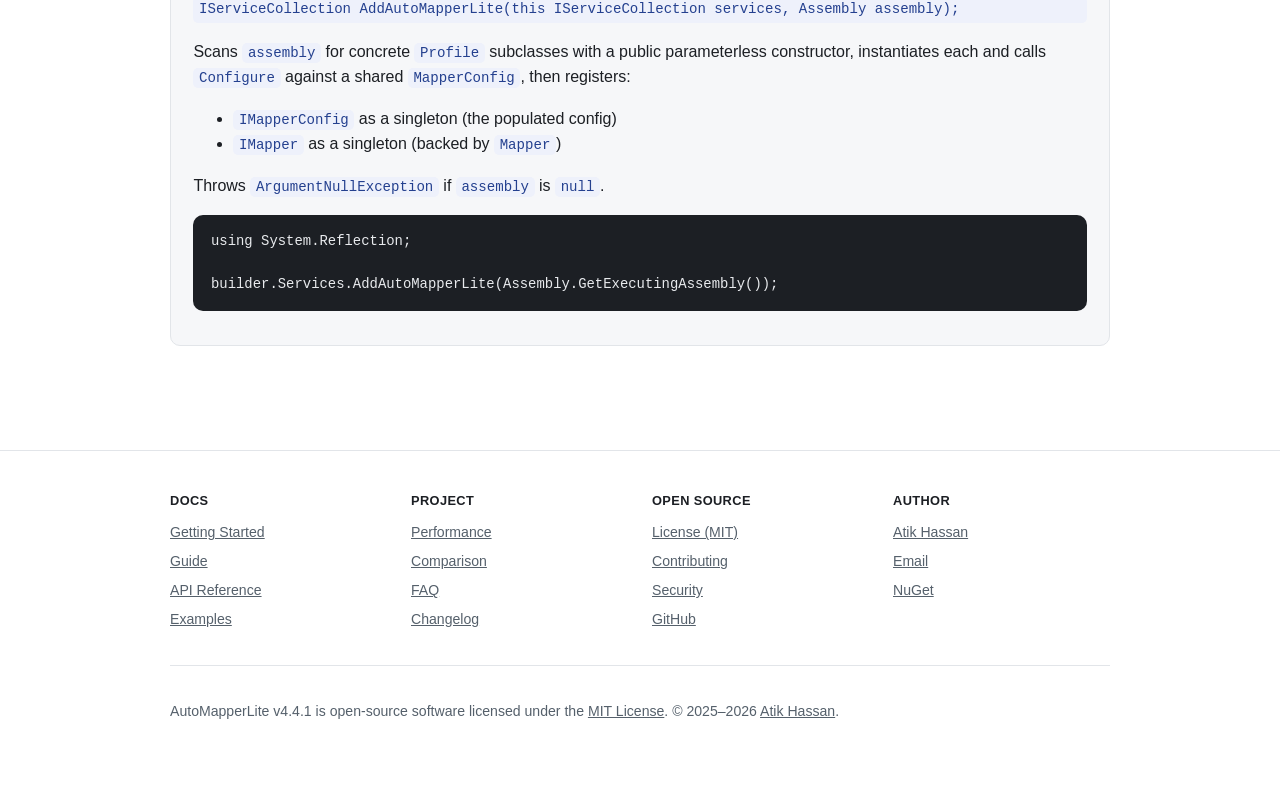
==== commit 632fa989: "Release 4.4.1: array-typed nested collection properties + doc audit fixes - Added: same-name nested " ====
--- a/docs/api-reference.html
+++ b/docs/api-reference.html
@@ -4,7 +4,7 @@
 <meta charset="utf-8">
 <meta name="viewport" content="width=device-width, initial-scale=1">
 <title>API Reference — AutoMapperLite</title>
-<meta name="description" content="Full API reference for AutoMapperLite 4.4.0: IMapper, IMapperConfig, MapBuilder, Profile, and the AddAutoMapperLite DI registration extension.">
+<meta name="description" content="Full API reference for AutoMapperLite 4.4.1: IMapper, IMapperConfig, MapBuilder, Profile, and the AddAutoMapperLite DI registration extension.">
 <link rel="canonical" href="https://automapperlite.atkhssn.info/api-reference.html">
 <meta name="robots" content="index, follow">
 
@@ -18,7 +18,7 @@
 <meta property="og:type" content="website">
 <meta property="og:site_name" content="AutoMapperLite">
 <meta property="og:title" content="API Reference — AutoMapperLite">
-<meta property="og:description" content="Full API reference for AutoMapperLite 4.4.0: IMapper, IMapperConfig, MapBuilder, Profile, and the AddAutoMapperLite DI registration extension.">
+<meta property="og:description" content="Full API reference for AutoMapperLite 4.4.1: IMapper, IMapperConfig, MapBuilder, Profile, and the AddAutoMapperLite DI registration extension.">
 <meta property="og:url" content="https://automapperlite.atkhssn.info/api-reference.html">
 <meta property="og:image" content="https://automapperlite.atkhssn.info/assets/og-image.png">
 <meta property="og:image:width" content="1200">
@@ -26,7 +26,7 @@
 
 <meta name="twitter:card" content="summary_large_image">
 <meta name="twitter:title" content="API Reference — AutoMapperLite">
-<meta name="twitter:description" content="Full API reference for AutoMapperLite 4.4.0: IMapper, IMapperConfig, MapBuilder, Profile, and the AddAutoMapperLite DI registration extension.">
+<meta name="twitter:description" content="Full API reference for AutoMapperLite 4.4.1: IMapper, IMapperConfig, MapBuilder, Profile, and the AddAutoMapperLite DI registration extension.">
 <meta name="twitter:image" content="https://automapperlite.atkhssn.info/assets/twitter-card.png">
 
 <link rel="stylesheet" href="assets/styles.css">
@@ -152,7 +152,8 @@
         <p>
           Returns whether a map is registered for the given type pair. Used internally
           by <code>Mapper</code> to decide whether a mismatched-type property (including
-          the item types of two <code>List&lt;T&gt;</code> properties) can be recursively mapped.
+          the item types of a nested <code>List&lt;T&gt;</code>, collection-interface, or
+          array-typed property) can be recursively mapped.
         </p>
       </div>
     </section>
@@ -305,7 +306,7 @@
     </div>
     <div class="footer-bottom">
       <p>
-        AutoMapperLite v4.4.0 is open-source software licensed under the <a href="https://github.com/atkhssn/AutoMapperLite/blob/main/LICENSE">MIT License</a>.
+        AutoMapperLite v4.4.1 is open-source software licensed under the <a href="https://github.com/atkhssn/AutoMapperLite/blob/main/LICENSE">MIT License</a>.
         &copy; 2025&ndash;2026 <a href="https://atkhssn.info">Atik Hassan</a>.
       </p>
     </div>
